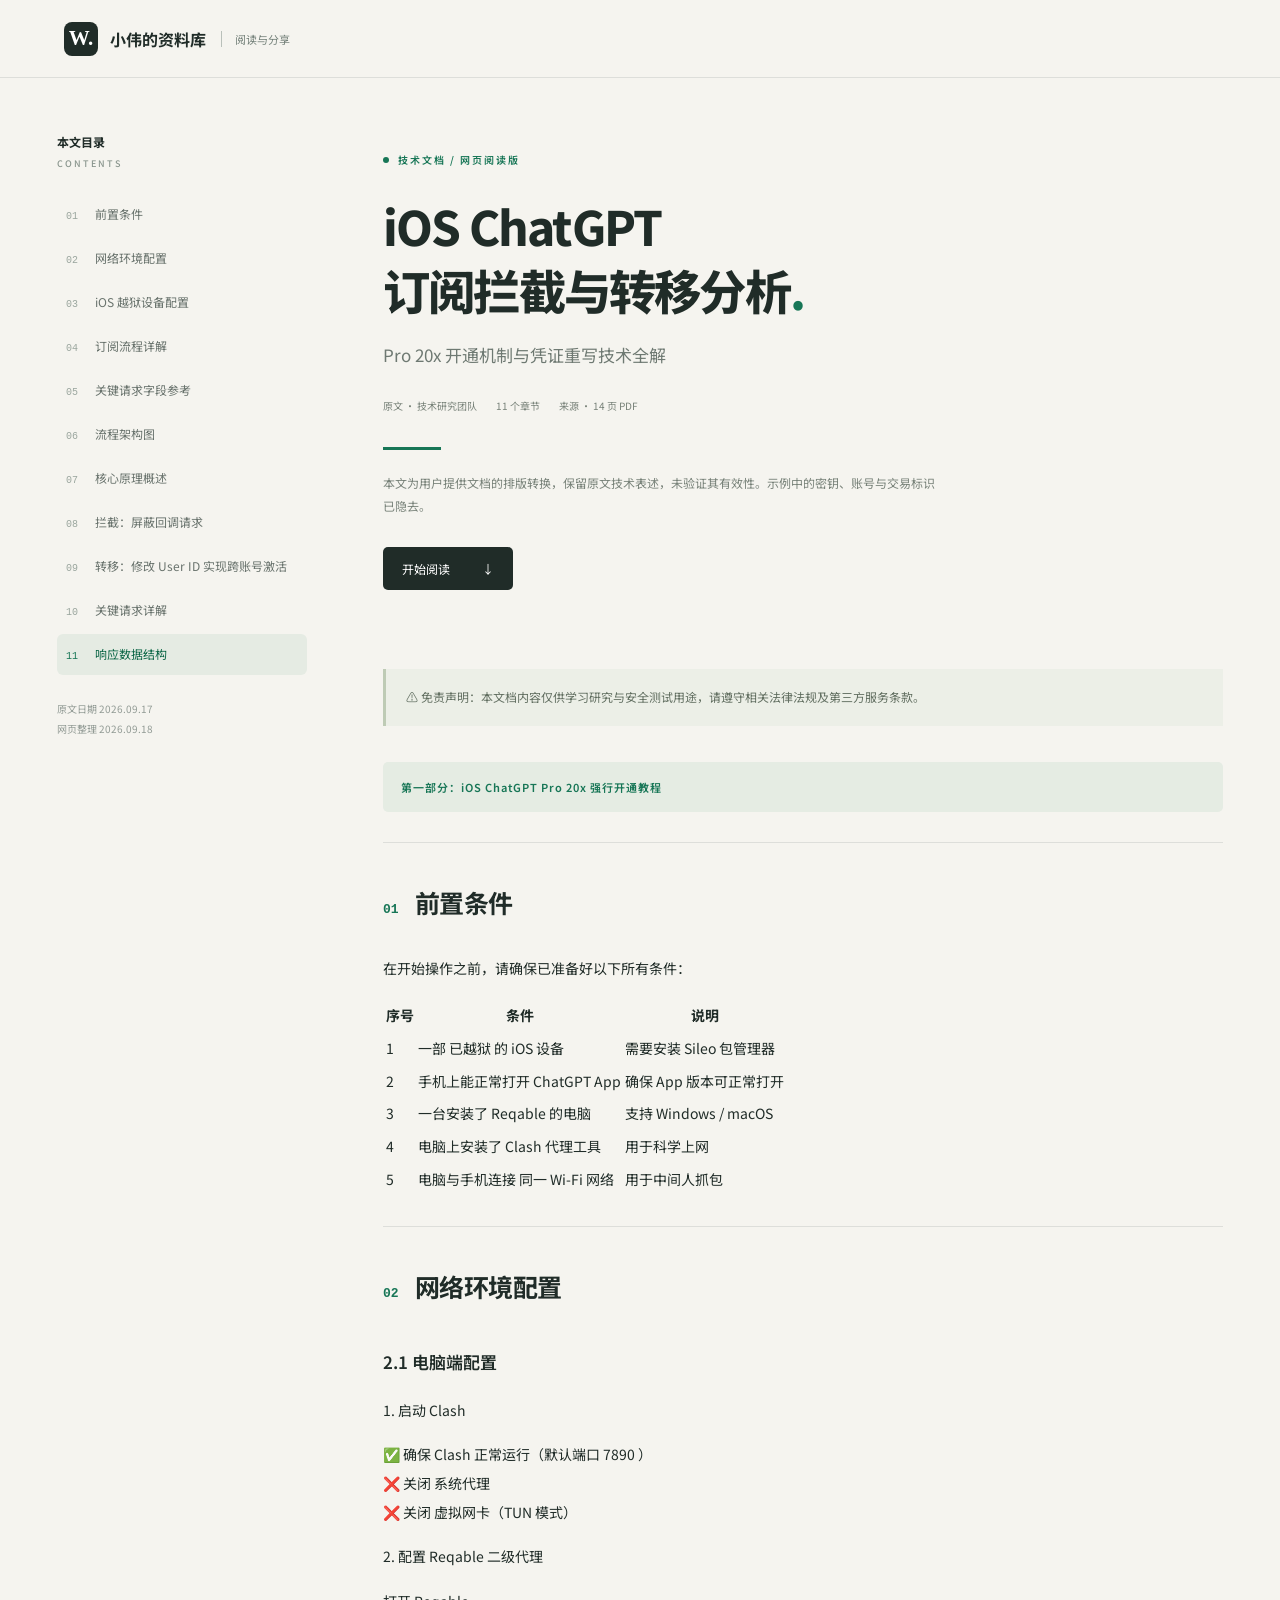
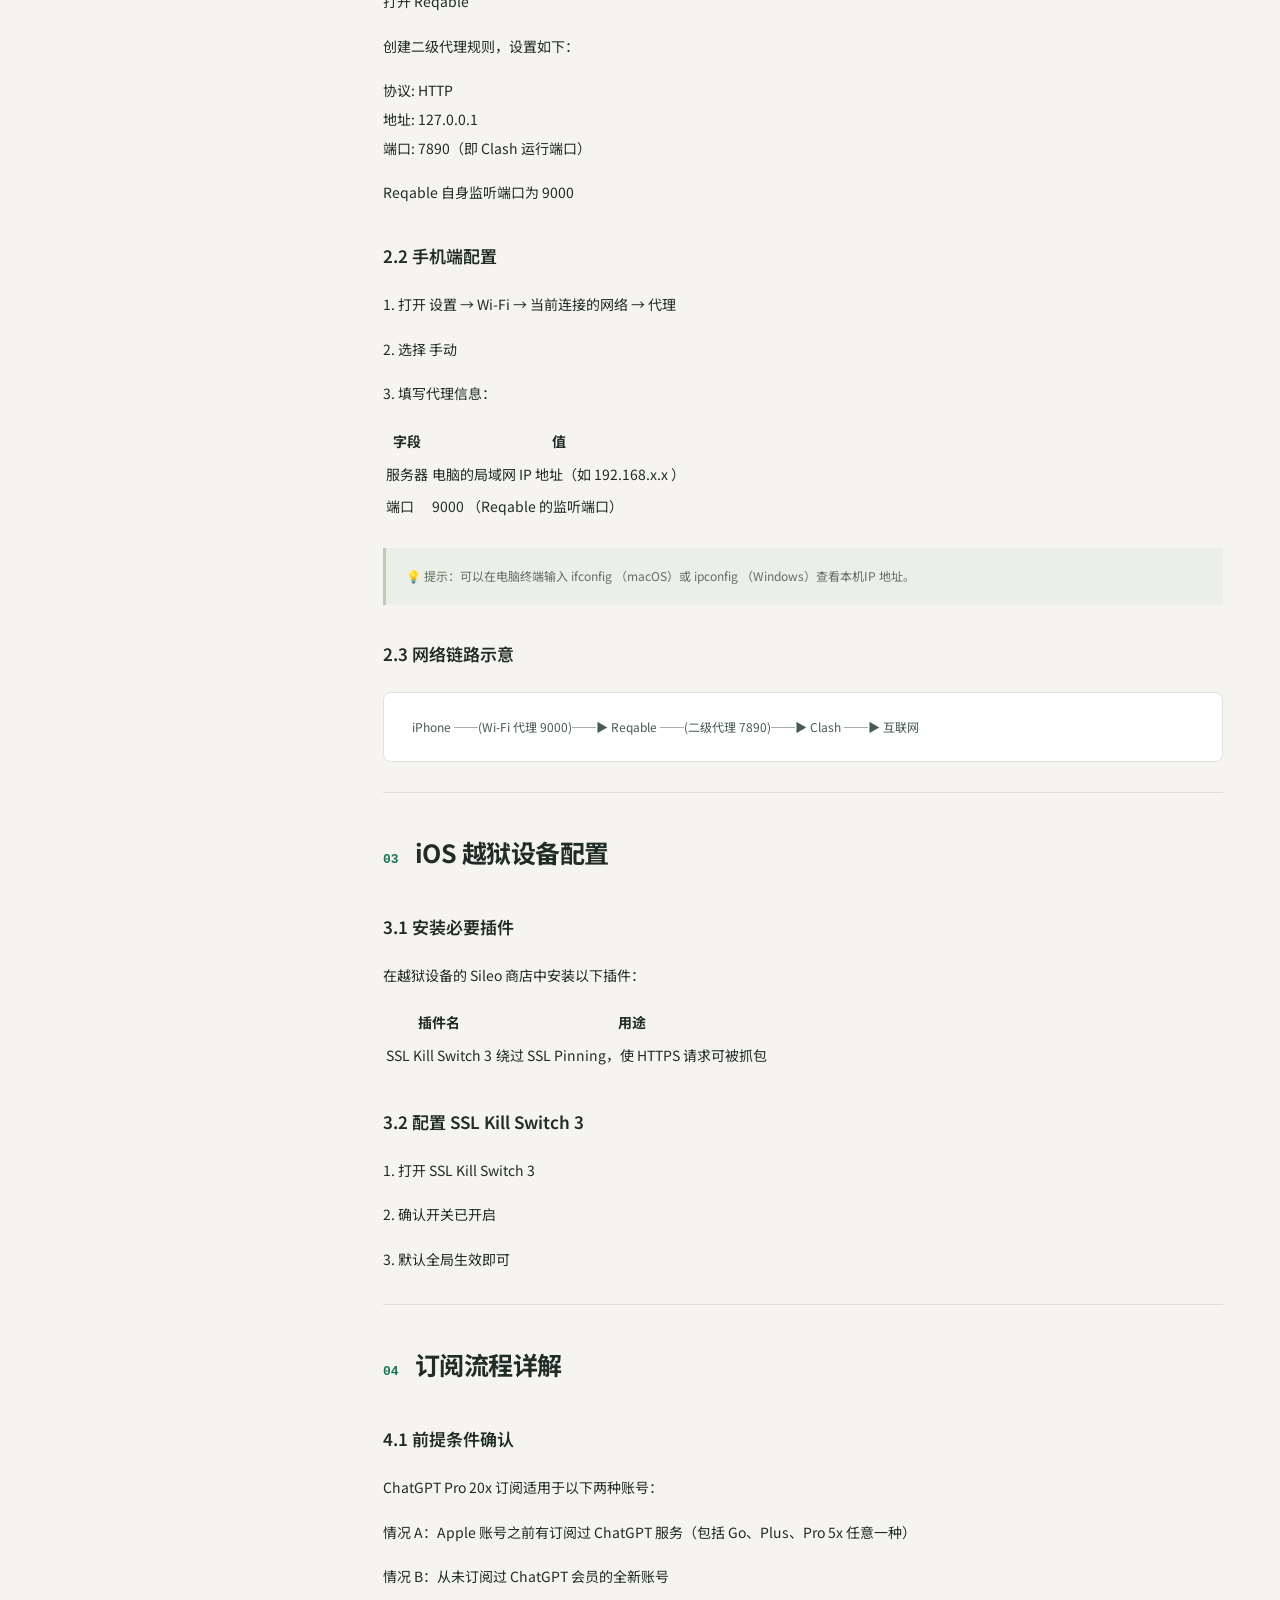
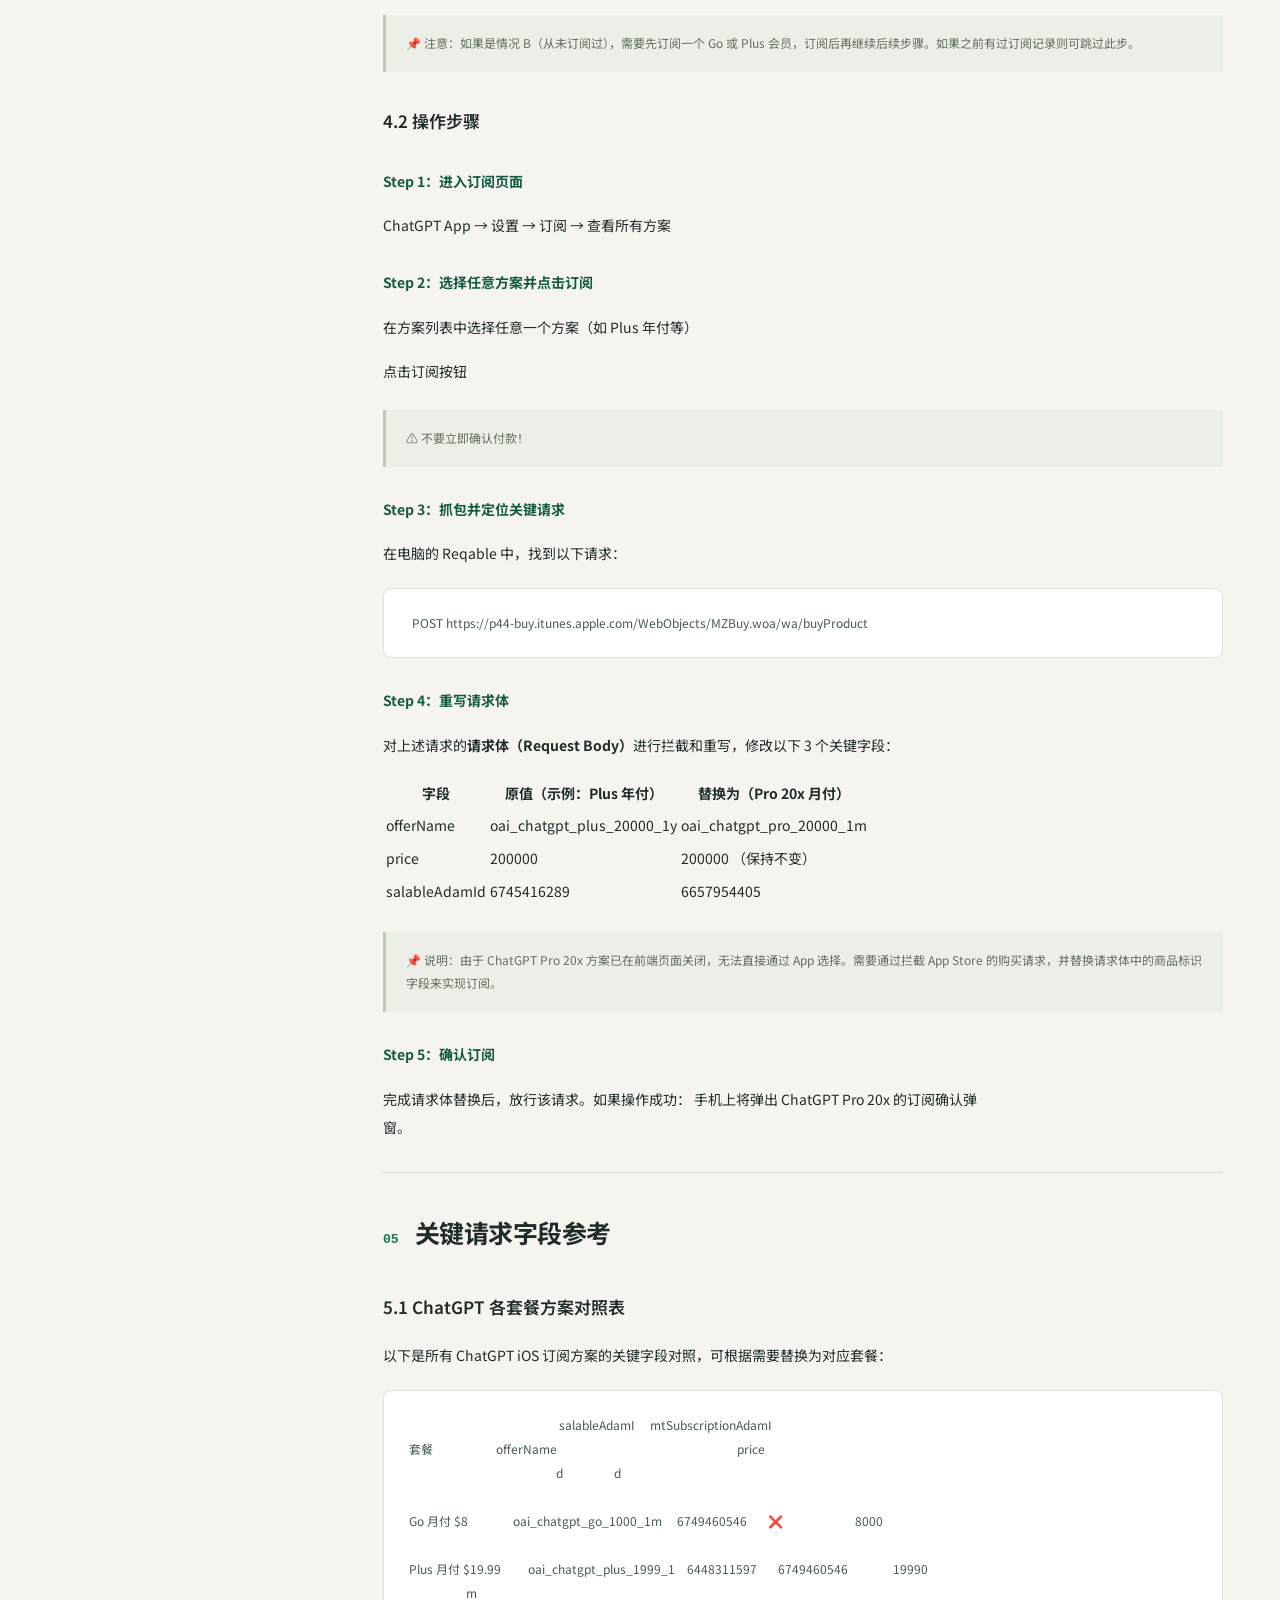
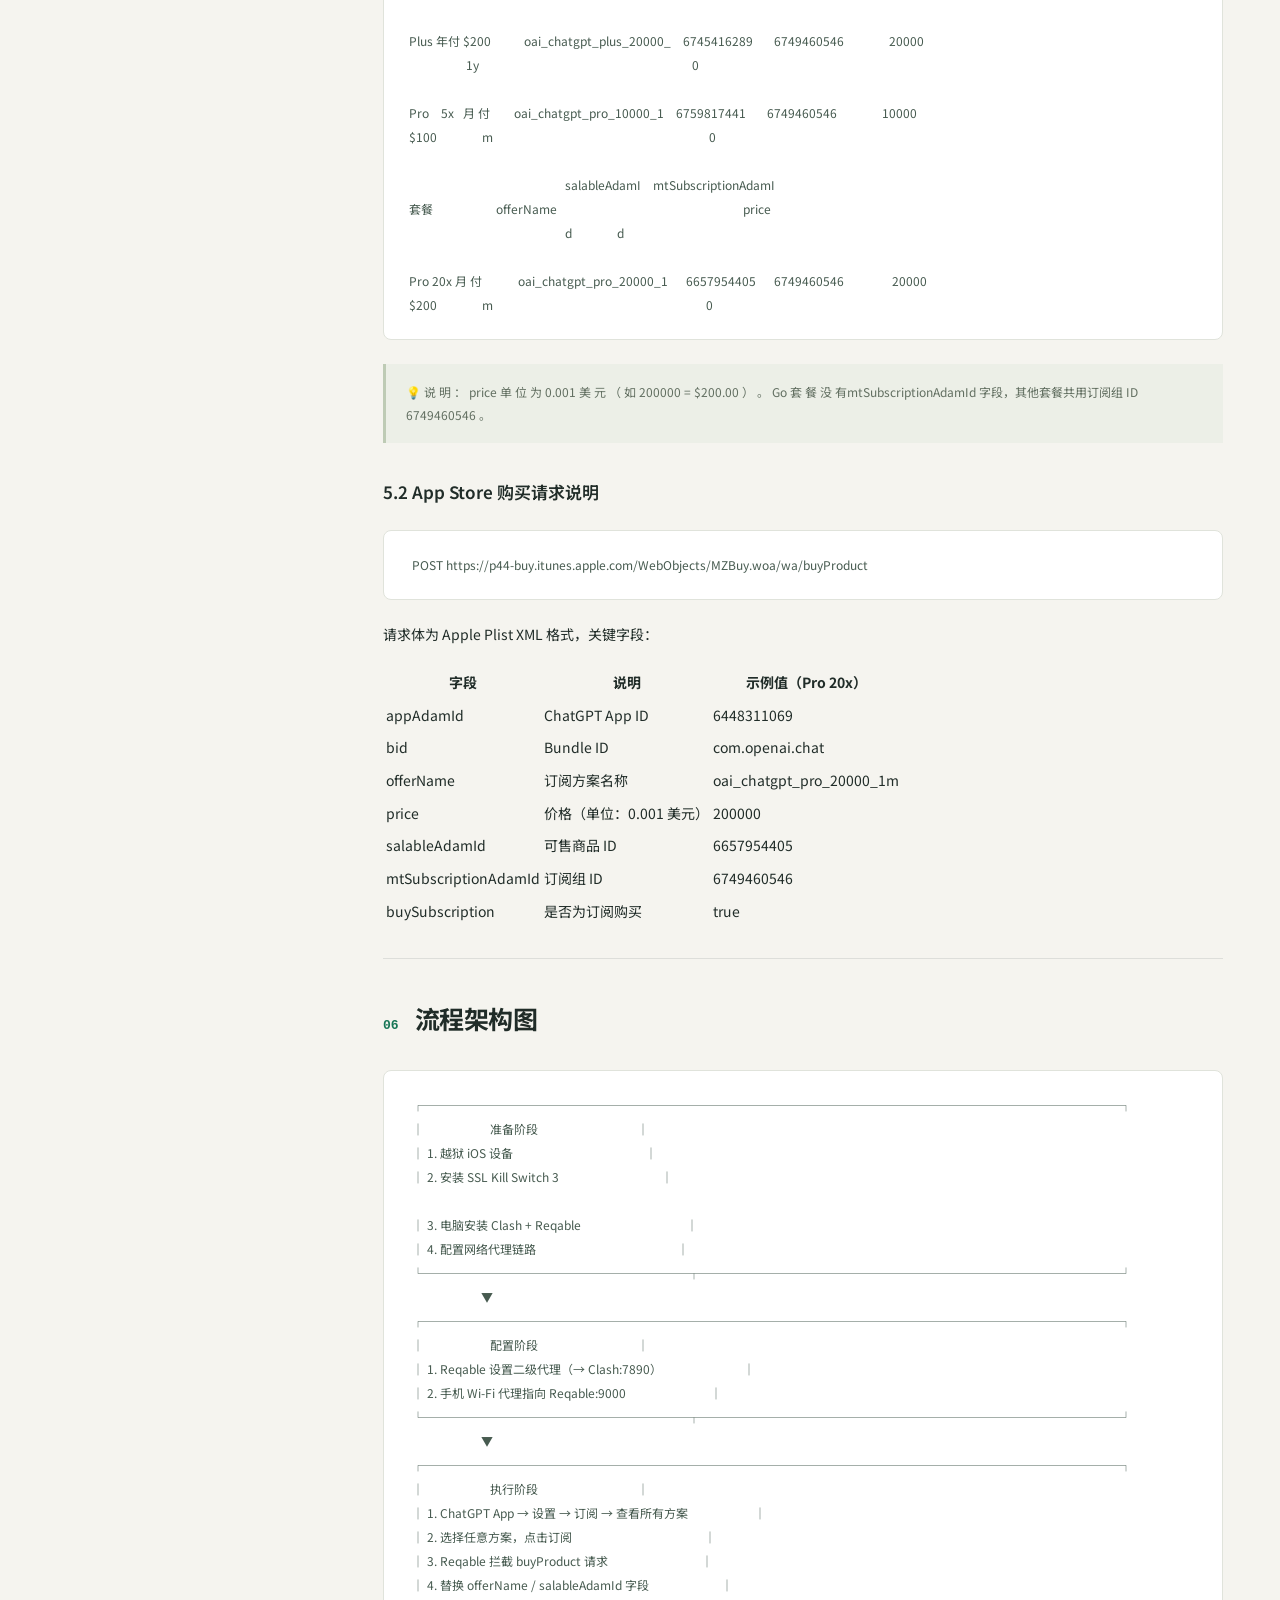
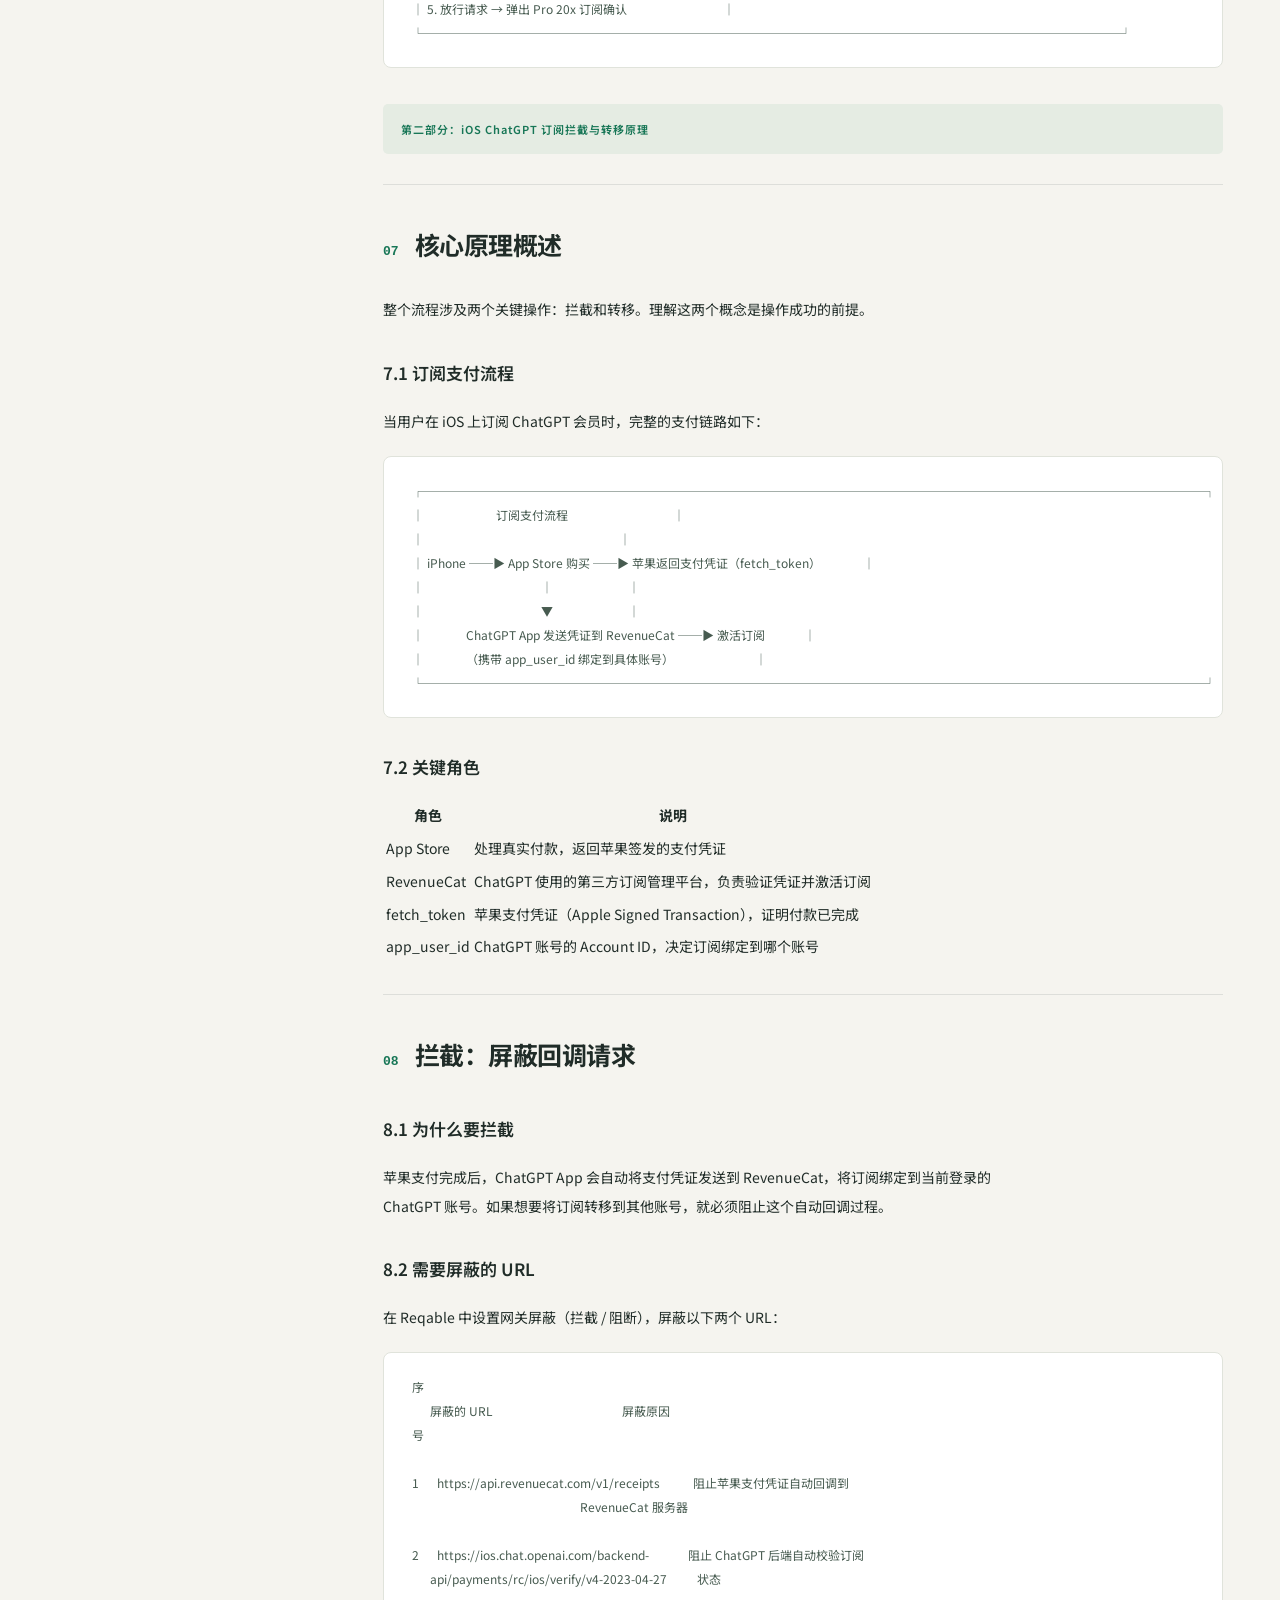
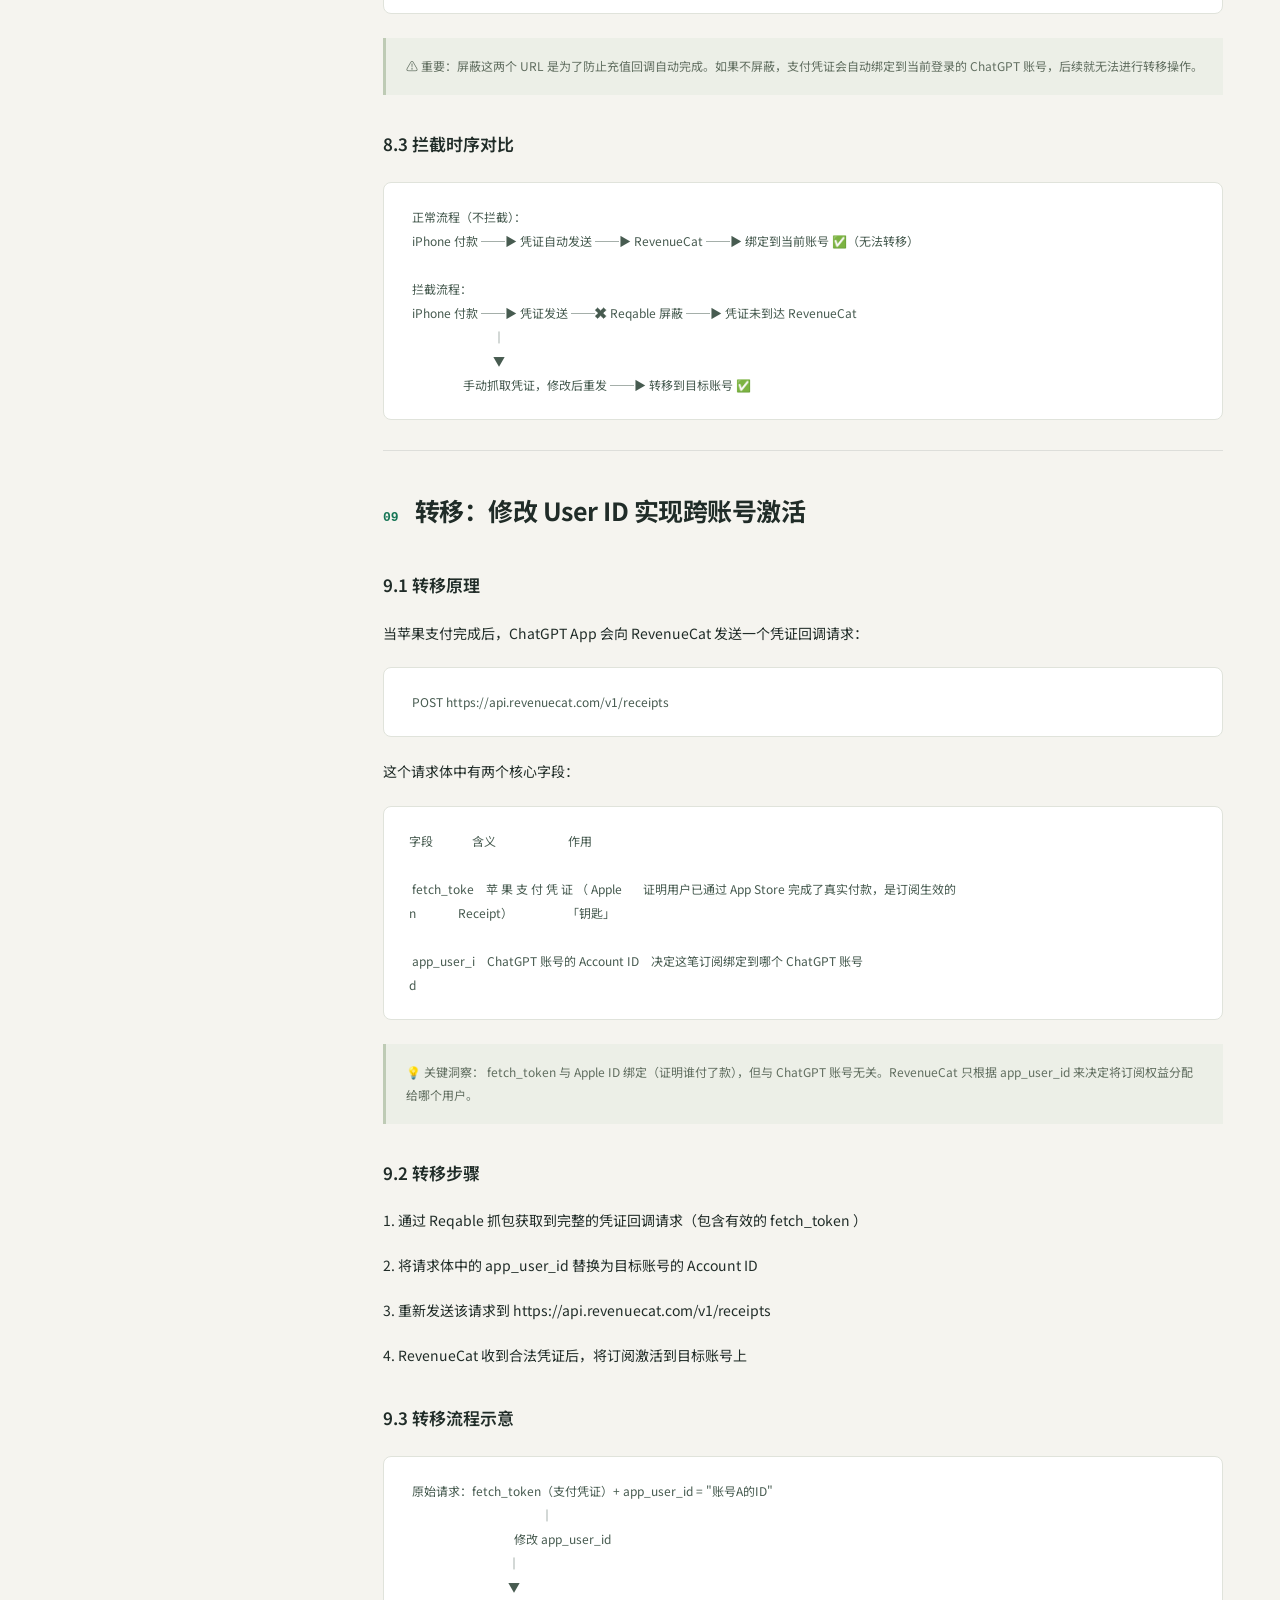
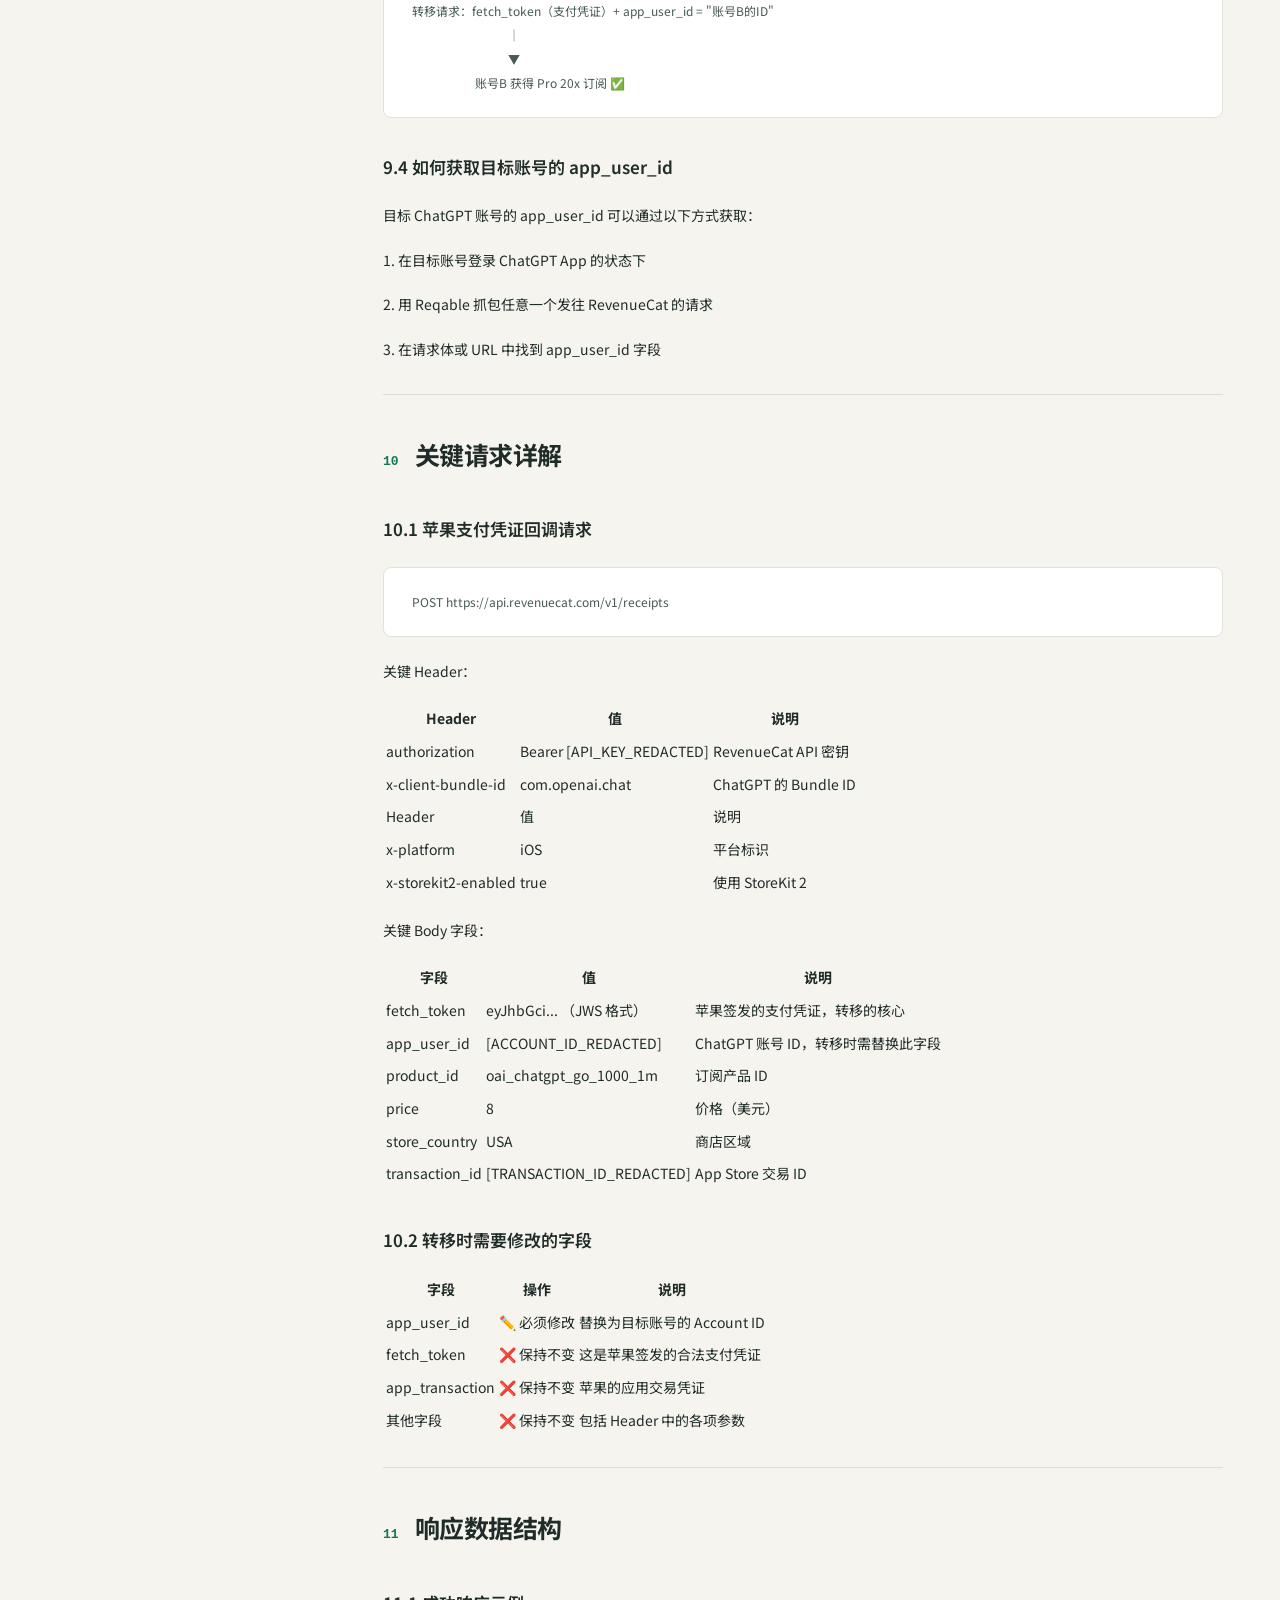
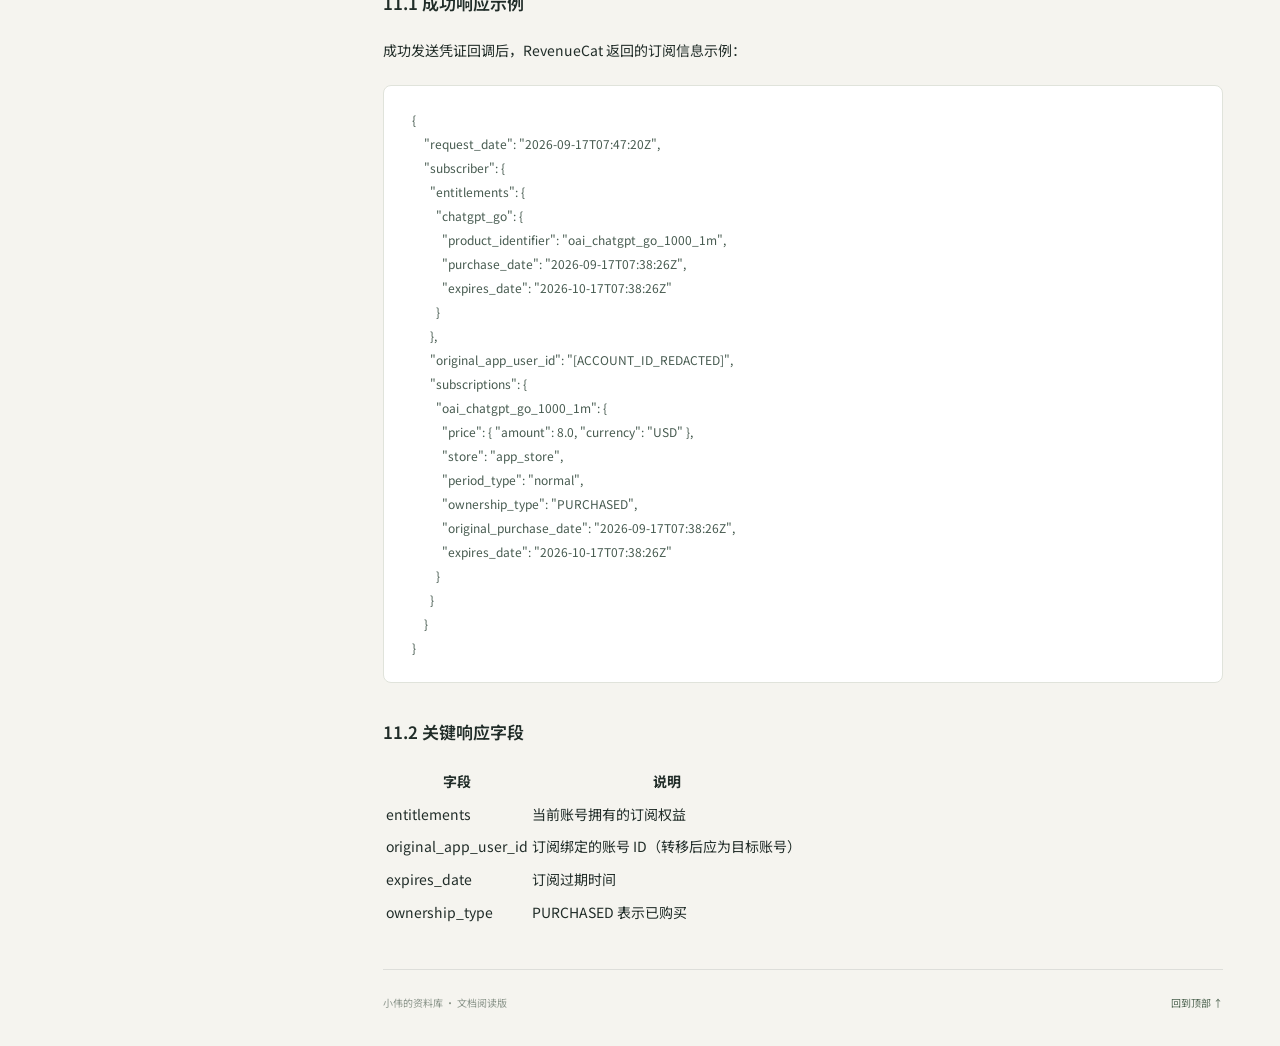
==== index.html @ d6422722 "Publish supplied PDF as a responsive reading page with redacted identifiers" ====
<!doctype html>
<html lang="zh-CN">
<head>
<meta charset="utf-8"><meta name="viewport" content="width=device-width,initial-scale=1">
<meta name="theme-color" content="#f5f4ef">
<meta name="description" content="iOS ChatGPT 订阅拦截与转移分析，PDF 网页阅读版。含章节目录与联系入口。">
<title>iOS ChatGPT 订阅拦截与转移分析 · 小伟的资料库</title>
<link rel="stylesheet" href="style.css">
</head>
<body>
<div id="progress" aria-hidden="true"></div>
<header class="topbar"><a class="brand" href="#top"><span class="brand-icon">W.</span>小伟的资料库<span class="brand-sub">阅读与分享</span></a></header>
<div class="layout" id="top">
<aside class="sidebar"><div class="sidebar-title">本文目录 <span>CONTENTS</span></div><nav aria-label="章节目录"><a href="#section-1"><span>01</span>前置条件</a>
<a href="#section-2"><span>02</span>网络环境配置</a>
<a href="#section-3"><span>03</span>iOS 越狱设备配置</a>
<a href="#section-4"><span>04</span>订阅流程详解</a>
<a href="#section-5"><span>05</span>关键请求字段参考</a>
<a href="#section-6"><span>06</span>流程架构图</a>
<a href="#section-7"><span>07</span>核心原理概述</a>
<a href="#section-8"><span>08</span>拦截：屏蔽回调请求</a>
<a href="#section-9"><span>09</span>转移：修改 User ID 实现跨账号激活</a>
<a href="#section-10"><span>10</span>关键请求详解</a>
<a href="#section-11"><span>11</span>响应数据结构</a></nav><div class="sidebar-foot">原文日期 2026.09.17<br>网页整理 2026.09.18</div></aside>
<main>
<section class="hero"><div class="eyebrow"><span></span>技术文档 / 网页阅读版</div><h1>iOS ChatGPT<br>订阅拦截与转移分析<span class="period">.</span></h1><p class="subtitle">Pro 20x 开通机制与凭证重写技术全解</p><div class="meta"><span>原文 · 技术研究团队</span><span>11 个章节</span><span>来源 · 14 页 PDF</span></div><div class="hero-line"></div><p class="edition">本文为用户提供文档的排版转换，保留原文技术表述，未验证其有效性。示例中的密钥、账号与交易标识已隐去。</p><a class="start" href="#section-1">开始阅读 <span>↓</span></a></section>
<details class="mobile-toc"><summary>浏览全部章节 <span>＋</span></summary><nav aria-label="移动端目录"><a href="#section-1"><span>01</span>前置条件</a>
<a href="#section-2"><span>02</span>网络环境配置</a>
<a href="#section-3"><span>03</span>iOS 越狱设备配置</a>
<a href="#section-4"><span>04</span>订阅流程详解</a>
<a href="#section-5"><span>05</span>关键请求字段参考</a>
<a href="#section-6"><span>06</span>流程架构图</a>
<a href="#section-7"><span>07</span>核心原理概述</a>
<a href="#section-8"><span>08</span>拦截：屏蔽回调请求</a>
<a href="#section-9"><span>09</span>转移：修改 User ID 实现跨账号激活</a>
<a href="#section-10"><span>10</span>关键请求详解</a>
<a href="#section-11"><span>11</span>响应数据结构</a></nav></details>
<article><aside class="note">⚠️ 免责声明：本文档内容仅供学习研究与安全测试用途，请遵守相关法律法规及第三方服务条款。</aside>
<div class="part">第一部分：iOS ChatGPT Pro 20x 强行开通教程</div>
<h2 id="section-1"><span>01</span>前置条件</h2>
<p>在开始操作之前，请确保已准备好以下所有条件：</p>
<div class="table-scroll" tabindex="0"><table><thead><tr><th>序号</th><th>条件</th><th>说明</th></tr></thead><tbody><tr><td>1</td><td>一部 已越狱 的 iOS 设备</td><td>需要安装 Sileo 包管理器</td></tr><tr><td>2</td><td>手机上能正常打开 ChatGPT App</td><td>确保 App 版本可正常打开</td></tr><tr><td>3</td><td>一台安装了 Reqable 的电脑</td><td>支持 Windows / macOS</td></tr><tr><td>4</td><td>电脑上安装了 Clash 代理工具</td><td>用于科学上网</td></tr><tr><td>5</td><td>电脑与手机连接 同一 Wi-Fi 网络</td><td>用于中间人抓包</td></tr></tbody></table></div>
<h2 id="section-2"><span>02</span>网络环境配置</h2>
<h3>2.1 电脑端配置</h3>
<p>1. 启动 Clash</p>
<p>✅ 确保 Clash 正常运行（默认端口 7890 ）<br>         ❌ 关闭 系统代理<br>         ❌ 关闭 虚拟网卡（TUN 模式）</p>
<p>2. 配置 Reqable 二级代理</p>
<p>打开 Reqable</p>
<p>创建二级代理规则，设置如下：</p>
<p>协议: HTTP<br>           地址: 127.0.0.1<br>           端口: 7890（即 Clash 运行端口）</p>
<p>Reqable 自身监听端口为 9000</p>
<h3>2.2 手机端配置</h3>
<p>1. 打开 设置 → Wi-Fi → 当前连接的网络 → 代理</p>
<p>2. 选择 手动</p>
<p>3. 填写代理信息：</p>
<div class="table-scroll" tabindex="0"><table><thead><tr><th>字段</th><th>值</th></tr></thead><tbody><tr><td>服务器</td><td>电脑的局域网 IP 地址（如 192.168.x.x ）</td></tr><tr><td>端口</td><td>9000 （Reqable 的监听端口）</td></tr></tbody></table></div>
<aside class="note">💡 提示：可以在电脑终端输入 ifconfig （macOS）或 ipconfig （Windows）查看本机IP 地址。</aside>
<h3>2.3 网络链路示意</h3>
<div class="source-block" tabindex="0" role="region" aria-label="原文表格或示意"><pre>  iPhone ──(Wi-Fi 代理 9000)──▶ Reqable ──(二级代理 7890)──▶ Clash ──▶ 互联网</pre></div>
<h2 id="section-3"><span>03</span>iOS 越狱设备配置</h2>
<h3>3.1 安装必要插件</h3>
<p>在越狱设备的 Sileo 商店中安装以下插件：</p>
<div class="table-scroll" tabindex="0"><table><thead><tr><th>插件名</th><th>用途</th></tr></thead><tbody><tr><td>SSL Kill Switch 3</td><td>绕过 SSL Pinning，使 HTTPS 请求可被抓包</td></tr></tbody></table></div>
<h3>3.2 配置 SSL Kill Switch 3</h3>
<p>1. 打开 SSL Kill Switch 3</p>
<p>2. 确认开关已开启</p>
<p>3. 默认全局生效即可</p>
<h2 id="section-4"><span>04</span>订阅流程详解</h2>
<h3>4.1 前提条件确认</h3>
<p>ChatGPT Pro 20x 订阅适用于以下两种账号：</p>
<p>情况 A：Apple 账号之前有订阅过 ChatGPT 服务（包括 Go、Plus、Pro 5x 任意一种）</p>
<p>情况 B：从未订阅过 ChatGPT 会员的全新账号</p>
<aside class="note">📌 注意：如果是情况 B（从未订阅过），需要先订阅一个 Go 或 Plus 会员，订阅后再继续后续步骤。如果之前有过订阅记录则可跳过此步。</aside>
<h3>4.2 操作步骤</h3>
<h4>Step 1：进入订阅页面</h4>
<p>ChatGPT App → 设置 → 订阅 → 查看所有方案</p>
<h4>Step 2：选择任意方案并点击订阅</h4>
<p>在方案列表中选择任意一个方案（如 Plus 年付等）</p>
<p>点击订阅按钮</p>
<aside class="note">⚠️ 不要立即确认付款！</aside>
<h4>Step 3：抓包并定位关键请求</h4>
<p>在电脑的 Reqable 中，找到以下请求：</p>
<div class="source-block" tabindex="0" role="region" aria-label="原文表格或示意"><pre>  POST https://p44-buy.itunes.apple.com/WebObjects/MZBuy.woa/wa/buyProduct</pre></div>
<h4>Step 4：重写请求体</h4>
<p>对上述请求的<strong>请求体（Request Body）</strong>进行拦截和重写，修改以下 3 个关键字段：</p>
<div class="table-scroll" tabindex="0"><table><thead><tr><th>字段</th><th>原值（示例：Plus 年付）</th><th>替换为（Pro 20x 月付）</th></tr></thead><tbody><tr><td>offerName</td><td>oai_chatgpt_plus_20000_1y</td><td>oai_chatgpt_pro_20000_1m</td></tr><tr><td>price</td><td>200000</td><td>200000 （保持不变）</td></tr><tr><td>salableAdamId</td><td>6745416289</td><td>6657954405</td></tr></tbody></table></div>
<aside class="note">📌 说明：由于 ChatGPT Pro 20x 方案已在前端页面关闭，无法直接通过 App 选择。需要通过拦截 App Store 的购买请求，并替换请求体中的商品标识字段来实现订阅。</aside>
<h4>Step 5：确认订阅</h4>
<p>完成请求体替换后，放行该请求。如果操作成功： 手机上将弹出 ChatGPT Pro 20x 的订阅确认弹<br>窗。</p>
<h2 id="section-5"><span>05</span>关键请求字段参考</h2>
<h3>5.1 ChatGPT 各套餐方案对照表</h3>
<p>以下是所有 ChatGPT iOS 订阅方案的关键字段对照，可根据需要替换为对应套餐：</p>
<div class="source-block" tabindex="0" role="region" aria-label="原文表格或示意"><pre>                                                   salableAdamI     mtSubscriptionAdamI
 套餐                     offerName                                                            price
                                                  d                 d

 Go 月付 $8               oai_chatgpt_go_1000_1m     6749460546       ❌                        8000

 Plus 月付 $19.99         oai_chatgpt_plus_1999_1    6448311597       6749460546               19990
                    m

 Plus 年付 $200           oai_chatgpt_plus_20000_    6745416289       6749460546               20000
                    1y                                                                       0

 Pro    5x   月 付        oai_chatgpt_pro_10000_1    6759817441       6749460546               10000
 $100               m                                                                        0

                                                     salableAdamI    mtSubscriptionAdamI
 套餐                     offerName                                                              price
                                                     d               d

 Pro 20x 月 付            oai_chatgpt_pro_20000_1      6657954405      6749460546                20000
 $200               m                                                                       0</pre></div>
<aside class="note">💡 说 明 ： price            单 位 为 0.001 美 元 （ 如           200000 = $200.00 ） 。 Go 套 餐 没 有mtSubscriptionAdamId 字段，其他套餐共用订阅组 ID 6749460546 。</aside>
<h3>5.2 App Store 购买请求说明</h3>
<div class="source-block" tabindex="0" role="region" aria-label="原文表格或示意"><pre>  POST https://p44-buy.itunes.apple.com/WebObjects/MZBuy.woa/wa/buyProduct</pre></div>
<p>请求体为 Apple Plist XML 格式，关键字段：</p>
<div class="table-scroll" tabindex="0"><table><thead><tr><th>字段</th><th>说明</th><th>示例值（Pro 20x）</th></tr></thead><tbody><tr><td>appAdamId</td><td>ChatGPT App ID</td><td>6448311069</td></tr><tr><td>bid</td><td>Bundle ID</td><td>com.openai.chat</td></tr><tr><td>offerName</td><td>订阅方案名称</td><td>oai_chatgpt_pro_20000_1m</td></tr><tr><td>price</td><td>价格（单位：0.001 美元）</td><td>200000</td></tr><tr><td>salableAdamId</td><td>可售商品 ID</td><td>6657954405</td></tr><tr><td>mtSubscriptionAdamId</td><td>订阅组 ID</td><td>6749460546</td></tr><tr><td>buySubscription</td><td>是否为订阅购买</td><td>true</td></tr></tbody></table></div>
<h2 id="section-6"><span>06</span>流程架构图</h2>
<div class="source-block" tabindex="0" role="region" aria-label="原文表格或示意"><pre>  ┌──────────────────────────────────────────────────────────┐
  │                      准备阶段                                 │
  │ 1. 越狱 iOS 设备                                            │
  │ 2. 安装 SSL Kill Switch 3                                  │

  │ 3. 电脑安装 Clash + Reqable                                   │
  │ 4. 配置网络代理链路                                               │
  └──────────────────────┬───────────────────────────────────┘
                         ▼
  ┌──────────────────────────────────────────────────────────┐
  │                      配置阶段                                 │
  │ 1. Reqable 设置二级代理（→ Clash:7890）                           │
  │ 2. 手机 Wi-Fi 代理指向 Reqable:9000                            │
  └──────────────────────┬───────────────────────────────────┘
                         ▼
  ┌──────────────────────────────────────────────────────────┐
  │                      执行阶段                                 │
  │ 1. ChatGPT App → 设置 → 订阅 → 查看所有方案                      │
  │ 2. 选择任意方案，点击订阅                                            │
  │ 3. Reqable 拦截 buyProduct 请求                               │
  │ 4. 替换 offerName / salableAdamId 字段                        │
  │ 5. 放行请求 → 弹出 Pro 20x 订阅确认                                │
  └──────────────────────────────────────────────────────────┘</pre></div>
<div class="part">第二部分：iOS ChatGPT 订阅拦截与转移原理</div>
<h2 id="section-7"><span>07</span>核心原理概述</h2>
<p>整个流程涉及两个关键操作：拦截和转移。理解这两个概念是操作成功的前提。</p>
<h3>7.1 订阅支付流程</h3>
<p>当用户在 iOS 上订阅 ChatGPT 会员时，完整的支付链路如下：</p>
<div class="source-block" tabindex="0" role="region" aria-label="原文表格或示意"><pre>  ┌─────────────────────────────────────────────────────────────────┐
  │                        订阅支付流程                                   │
  │                                                                 │
  │ iPhone ──▶ App Store 购买 ──▶ 苹果返回支付凭证（fetch_token）              │
  │                                       │                         │
  │                                       ▼                         │
  │              ChatGPT App 发送凭证到 RevenueCat ──▶ 激活订阅             │
  │              （携带 app_user_id 绑定到具体账号）                           │
  └─────────────────────────────────────────────────────────────────┘</pre></div>
<h3>7.2 关键角色</h3>
<div class="table-scroll" tabindex="0"><table><thead><tr><th>角色</th><th>说明</th></tr></thead><tbody><tr><td>App Store</td><td>处理真实付款，返回苹果签发的支付凭证</td></tr><tr><td>RevenueCat</td><td>ChatGPT 使用的第三方订阅管理平台，负责验证凭证并激活订阅</td></tr><tr><td>fetch_token</td><td>苹果支付凭证（Apple Signed Transaction），证明付款已完成</td></tr><tr><td>app_user_id</td><td>ChatGPT 账号的 Account ID，决定订阅绑定到哪个账号</td></tr></tbody></table></div>
<h2 id="section-8"><span>08</span>拦截：屏蔽回调请求</h2>
<h3>8.1 为什么要拦截</h3>
<p>苹果支付完成后，ChatGPT App 会自动将支付凭证发送到 RevenueCat，将订阅绑定到当前登录的<br>ChatGPT 账号。如果想要将订阅转移到其他账号，就必须阻止这个自动回调过程。</p>
<h3>8.2 需要屏蔽的 URL</h3>
<p>在 Reqable 中设置网关屏蔽（拦截 / 阻断），屏蔽以下两个 URL：</p>
<div class="source-block" tabindex="0" role="region" aria-label="原文表格或示意"><pre>  序
        屏蔽的 URL                                           屏蔽原因
  号

  1      https://api.revenuecat.com/v1/receipts           阻止苹果支付凭证自动回调到
                                                          RevenueCat 服务器

  2      https://ios.chat.openai.com/backend-             阻止 ChatGPT 后端自动校验订阅
        api/payments/rc/ios/verify/v4-2023-04-27          状态</pre></div>
<aside class="note">⚠️ 重要：屏蔽这两个 URL 是为了防止充值回调自动完成。如果不屏蔽，支付凭证会自动绑定到当前登录的 ChatGPT 账号，后续就无法进行转移操作。</aside>
<h3>8.3 拦截时序对比</h3>
<div class="source-block" tabindex="0" role="region" aria-label="原文表格或示意"><pre>  正常流程（不拦截）：
  iPhone 付款 ──▶ 凭证自动发送 ──▶ RevenueCat ──▶ 绑定到当前账号 ✅（无法转移）

  拦截流程：
  iPhone 付款 ──▶ 凭证发送 ──✖ Reqable 屏蔽 ──▶ 凭证未到达 RevenueCat
                             │
                             ▼
                   手动抓取凭证，修改后重发 ──▶ 转移到目标账号 ✅</pre></div>
<h2 id="section-9"><span>09</span>转移：修改 User ID 实现跨账号激活</h2>
<h3>9.1 转移原理</h3>
<p>当苹果支付完成后，ChatGPT App 会向 RevenueCat 发送一个凭证回调请求：</p>
<div class="source-block" tabindex="0" role="region" aria-label="原文表格或示意"><pre>  POST https://api.revenuecat.com/v1/receipts</pre></div>
<p>这个请求体中有两个核心字段：</p>
<div class="source-block" tabindex="0" role="region" aria-label="原文表格或示意"><pre> 字段             含义                        作用

  fetch_toke    苹 果 支 付 凭 证 （ Apple       证明用户已通过 App Store 完成了真实付款，是订阅生效的
 n              Receipt）                  「钥匙」

  app_user_i    ChatGPT 账号的 Account ID    决定这笔订阅绑定到哪个 ChatGPT 账号
 d</pre></div>
<aside class="note">💡 关键洞察： fetch_token 与 Apple ID 绑定（证明谁付了款），但与 ChatGPT 账号无关。RevenueCat 只根据 app_user_id 来决定将订阅权益分配给哪个用户。</aside>
<h3>9.2 转移步骤</h3>
<p>1. 通过 Reqable 抓包获取到完整的凭证回调请求（包含有效的 fetch_token ）</p>
<p>2. 将请求体中的 app_user_id 替换为目标账号的 Account ID</p>
<p>3. 重新发送该请求到 https://api.revenuecat.com/v1/receipts</p>
<p>4. RevenueCat 收到合法凭证后，将订阅激活到目标账号上</p>
<h3>9.3 转移流程示意</h3>
<div class="source-block" tabindex="0" role="region" aria-label="原文表格或示意"><pre>  原始请求：fetch_token（支付凭证）+ app_user_id = &quot;账号A的ID&quot;
                                             │
                                    修改 app_user_id
                                  │
                                  ▼
  转移请求：fetch_token（支付凭证）+ app_user_id = &quot;账号B的ID&quot;
                                  │
                                  ▼
                       账号B 获得 Pro 20x 订阅 ✅</pre></div>
<h3>9.4 如何获取目标账号的 app_user_id</h3>
<p>目标 ChatGPT 账号的 app_user_id 可以通过以下方式获取：</p>
<p>1. 在目标账号登录 ChatGPT App 的状态下</p>
<p>2. 用 Reqable 抓包任意一个发往 RevenueCat 的请求</p>
<p>3. 在请求体或 URL 中找到 app_user_id 字段</p>
<h2 id="section-10"><span>10</span>关键请求详解</h2>
<h3>10.1 苹果支付凭证回调请求</h3>
<div class="source-block" tabindex="0" role="region" aria-label="原文表格或示意"><pre>  POST https://api.revenuecat.com/v1/receipts</pre></div>
<p>关键 Header：</p>
<div class="table-scroll" tabindex="0"><table><thead><tr><th>Header</th><th>值</th><th>说明</th></tr></thead><tbody><tr><td>authorization</td><td>Bearer [API_KEY_REDACTED]</td><td>RevenueCat API 密钥</td></tr><tr><td>x-client-bundle-id</td><td>com.openai.chat</td><td>ChatGPT 的 Bundle ID</td></tr><tr><td>Header</td><td>值</td><td>说明</td></tr><tr><td>x-platform</td><td>iOS</td><td>平台标识</td></tr><tr><td>x-storekit2-enabled</td><td>true</td><td>使用 StoreKit 2</td></tr></tbody></table></div>
<p>关键 Body 字段：</p>
<div class="table-scroll" tabindex="0"><table><thead><tr><th>字段</th><th>值</th><th>说明</th></tr></thead><tbody><tr><td>fetch_token</td><td>eyJhbGci... （JWS 格式）</td><td>苹果签发的支付凭证，转移的核心</td></tr><tr><td>app_user_id</td><td>[ACCOUNT_ID_REDACTED]</td><td>ChatGPT 账号 ID，转移时需替换此字段</td></tr><tr><td>product_id</td><td>oai_chatgpt_go_1000_1m</td><td>订阅产品 ID</td></tr><tr><td>price</td><td>8</td><td>价格（美元）</td></tr><tr><td>store_country</td><td>USA</td><td>商店区域</td></tr><tr><td>transaction_id</td><td>[TRANSACTION_ID_REDACTED]</td><td>App Store 交易 ID</td></tr></tbody></table></div>
<h3>10.2 转移时需要修改的字段</h3>
<div class="table-scroll" tabindex="0"><table><thead><tr><th>字段</th><th>操作</th><th>说明</th></tr></thead><tbody><tr><td>app_user_id</td><td>✏️ 必须修改</td><td>替换为目标账号的 Account ID</td></tr><tr><td>fetch_token</td><td>❌ 保持不变</td><td>这是苹果签发的合法支付凭证</td></tr><tr><td>app_transaction</td><td>❌ 保持不变</td><td>苹果的应用交易凭证</td></tr><tr><td>其他字段</td><td>❌ 保持不变</td><td>包括 Header 中的各项参数</td></tr></tbody></table></div>
<h2 id="section-11"><span>11</span>响应数据结构</h2>
<h3>11.1 成功响应示例</h3>
<p>成功发送凭证回调后，RevenueCat 返回的订阅信息示例：</p>
<div class="source-block" tabindex="0" role="region" aria-label="原文表格或示意"><pre>  {
      &quot;request_date&quot;: &quot;2026-09-17T07:47:20Z&quot;,
      &quot;subscriber&quot;: {
        &quot;entitlements&quot;: {
          &quot;chatgpt_go&quot;: {
            &quot;product_identifier&quot;: &quot;oai_chatgpt_go_1000_1m&quot;,
            &quot;purchase_date&quot;: &quot;2026-09-17T07:38:26Z&quot;,
            &quot;expires_date&quot;: &quot;2026-10-17T07:38:26Z&quot;
          }
        },
        &quot;original_app_user_id&quot;: &quot;[ACCOUNT_ID_REDACTED]&quot;,
        &quot;subscriptions&quot;: {
          &quot;oai_chatgpt_go_1000_1m&quot;: {
            &quot;price&quot;: { &quot;amount&quot;: 8.0, &quot;currency&quot;: &quot;USD&quot; },
            &quot;store&quot;: &quot;app_store&quot;,
            &quot;period_type&quot;: &quot;normal&quot;,
            &quot;ownership_type&quot;: &quot;PURCHASED&quot;,
            &quot;original_purchase_date&quot;: &quot;2026-09-17T07:38:26Z&quot;,
            &quot;expires_date&quot;: &quot;2026-10-17T07:38:26Z&quot;
          }
        }
      }
  }</pre></div>
<h3>11.2 关键响应字段</h3>
<div class="table-scroll" tabindex="0"><table><thead><tr><th>字段</th><th>说明</th></tr></thead><tbody><tr><td>entitlements</td><td>当前账号拥有的订阅权益</td></tr><tr><td>original_app_user_id</td><td>订阅绑定的账号 ID（转移后应为目标账号）</td></tr><tr><td>expires_date</td><td>订阅过期时间</td></tr><tr><td>ownership_type</td><td>PURCHASED 表示已购买</td></tr></tbody></table></div></article>

<footer><span>小伟的资料库 · 文档阅读版</span><a href="#top">回到顶部 ↑</a></footer>
</main></div>
<script src="script.js"></script>
</body></html>
---- style.css ----
@import url('https://fonts.googleapis.com/css2?family=Noto+Sans+SC:wght@400;500;600;700;800&display=swap');
:root{--paper:#f5f4ef;--ink:#202c28;--muted:#738079;--accent:#177656;--line:#dddeda;--white:#fff;scroll-behavior:smooth;scroll-padding-top:96px}
*{box-sizing:border-box}body{margin:0;background:var(--paper);color:var(--ink);font-family:'Noto Sans SC',-apple-system,BlinkMacSystemFont,'PingFang SC','Microsoft YaHei',sans-serif;-webkit-font-smoothing:antialiased}a{color:inherit;text-decoration:none}a:focus-visible,summary:focus-visible,.source-block:focus-visible{outline:3px solid #177656;outline-offset:5px}#progress{position:fixed;top:0;left:0;height:3px;background:var(--accent);width:0;z-index:30}.topbar{height:78px;position:sticky;top:0;z-index:20;display:flex;align-items:center;justify-content:space-between;padding:0 5%;background:rgba(245,244,239,.96);border-bottom:1px solid var(--line);backdrop-filter:blur(12px)}.brand{display:flex;align-items:center;gap:12px;font-size:16px;font-weight:700}.brand-icon{display:grid;place-items:center;width:34px;height:34px;background:var(--ink);color:white;border-radius:8px;font:700 21px Georgia,serif}.brand-sub{font-size:11px;color:var(--muted);font-weight:400;border-left:1px solid #b9c0ba;padding-left:13px;margin-left:3px}.contact-link{font-size:12px}.contact-link span{margin-left:18px}.layout{max-width:1250px;display:grid;grid-template-columns:250px minmax(0,1fr);gap:76px;margin:auto;padding:0 42px}.sidebar{position:sticky;top:115px;height:calc(100vh - 150px);overflow:auto;padding-top:18px}.sidebar-title{font-size:12px;font-weight:700;margin-bottom:24px}.sidebar-title span{display:block;color:#89958d;font-size:9px;font-weight:500;letter-spacing:2px;margin-top:7px}nav{display:flex;flex-direction:column;gap:3px}nav a{display:flex;align-items:baseline;gap:12px;font-size:12px;line-height:1.7;padding:10px 9px;border-radius:6px;color:#69736d;transition:background .2s,color .2s}nav a span{font-size:10px;min-width:17px;font-family:ui-monospace,monospace;color:#9aa69e}nav a:hover,nav a.active{background:#e5ebe3;color:#0d6747}nav a.active span{color:var(--accent)}.side-contact{display:block;border-top:1px solid var(--line);padding-top:24px;margin-top:28px;font-size:12px}.sidebar-foot{font-size:10px;line-height:2;color:#929b95;margin-top:24px}main{min-width:0}.hero{padding:74px 0 55px}.eyebrow{font-size:10px;letter-spacing:2px;color:var(--accent);font-weight:600;display:flex;align-items:center;gap:9px}.eyebrow span{width:6px;height:6px;background:var(--accent);border-radius:50%}h1{font-size:clamp(34px,3.7vw,49px);line-height:1.35;letter-spacing:-1.8px;margin:27px 0 18px;font-weight:800}.period{color:var(--accent)}.subtitle{font-size:17px;line-height:1.8;color:#6e7972;margin:0 0 28px}.meta{display:flex;gap:19px;flex-wrap:wrap;color:#788279;font-size:10px}.hero-line{width:58px;height:3px;background:var(--accent);margin:34px 0 22px}.edition{font-size:12px;color:#788279;line-height:1.9;max-width:560px}.start{display:inline-flex;gap:32px;align-items:center;background:var(--ink);color:#fff;font-size:12px;padding:13px 19px;border-radius:5px;margin-top:17px}.start:hover{background:var(--accent)}.mobile-toc{display:none}article{font-size:14px;line-height:2.05;padding-bottom:40px}article h2{font-size:25px;font-weight:700;letter-spacing:-.5px;padding-top:34px;margin:30px 0 25px;border-top:1px solid var(--line);display:flex;gap:16px;align-items:baseline}article h2 span{color:var(--accent);font-size:13px;font-family:ui-monospace,monospace;letter-spacing:0}article h3{font-size:17px;margin:32px 0 14px;font-weight:600}article h4{font-size:14px;margin:28px 0 14px;color:#155c43}article p{margin:16px 0;overflow-wrap:anywhere}.part{font-size:11px;letter-spacing:1px;color:var(--accent);font-weight:600;background:#e5ece3;padding:14px 18px;border-radius:5px;margin:36px 0 16px}.note{border-left:3px solid #becbb5;background:#ecefe7;padding:17px 20px;margin:24px 0;color:#626f61;font-size:12px;line-height:1.9;overflow-wrap:anywhere}.source-block{border:1px solid #e0e3db;border-radius:8px;background:#fff;overflow:auto;margin:20px 0;max-width:100%}.source-block pre{font:12px/2 ui-monospace,SFMono-Regular,Menlo,Consolas,'Noto Sans SC',monospace;white-space:pre;margin:0;padding:22px;color:#475b50;tab-size:4}.contact{background:#e6ebe2;border:1px solid #d9e2d4;border-radius:14px;padding:36px;margin:20px 0 50px}.contact h2{font-size:28px;letter-spacing:-.8px;margin:17px 0 9px}.contact>p{font-size:12px;color:#6d796d;line-height:1.8}.qr-grid{display:grid;grid-template-columns:1fr 1fr;gap:18px;margin-top:26px}.qr-card{background:#fff;border:1px solid #dce4d8;border-radius:9px;padding:19px;text-align:center}.qr-label{display:flex;align-items:center;gap:8px;text-align:left;font-size:12px;font-weight:600}.qr-label>span:last-child{font-size:8px;color:#9ba599;margin-left:auto;letter-spacing:1px}.dot{width:8px;height:8px;border-radius:50%}.green{background:#20b968}.x-mark{font-size:18px}.qr-card img{width:100%;max-width:190px;height:190px;object-fit:contain;margin:18px auto 5px;display:block}.qr-placeholder{height:180px;display:grid;place-items:center;font-size:12px;color:#919b8c;background:#f7f8f4;margin-top:18px}.qr-card p{font-size:11px;color:#7d897a}.qr-card a{display:block;color:#177656;font-size:12px;margin:12px 0 0}.qr-card a:hover{text-decoration:underline}footer{display:flex;justify-content:space-between;gap:16px;padding:25px 0 36px;border-top:1px solid var(--line);font-size:10px;color:#8a948a}footer a{color:#4b614e}
@media(min-width:1450px){.layout{max-width:1310px;gap:95px}.hero{padding-top:90px}}
@media(max-width:950px){.layout{grid-template-columns:190px minmax(0,1fr);gap:32px;padding:0 25px}.brand-sub{display:none}h1{font-size:35px}.sidebar nav a{font-size:11px}.contact{padding:25px}.qr-grid{gap:10px}.qr-card{padding:12px}}
@media(max-width:700px){.topbar{height:64px;padding:0 20px}.brand{font-size:13px;gap:9px}.brand-icon{width:29px;height:29px;font-size:18px}.contact-link{font-size:11px}.contact-link span{margin-left:8px}.layout{display:block;padding:0 22px}.sidebar{display:none}.hero{padding:45px 0 30px}h1{font-size:33px;letter-spacing:-1.4px;margin-top:22px}.subtitle{font-size:14px}.meta{font-size:9px;gap:11px}.edition{font-size:11px}.mobile-toc{display:block;border:1px solid var(--line);border-radius:8px;padding:14px 16px;margin-bottom:27px}summary{cursor:pointer;font-size:12px;list-style:none}summary span{float:right}summary::-webkit-details-marker{display:none}.mobile-toc nav{padding-top:13px}article{font-size:14px}article h2{font-size:22px;gap:12px;margin-top:25px}article h3{font-size:16px}.source-block pre{font-size:11px;padding:16px}.note{padding:15px;font-size:11px}.contact{padding:24px 18px}.contact h2{font-size:24px}.qr-grid{grid-template-columns:1fr;gap:15px}.qr-card{padding:20px}.qr-card img{height:auto;max-height:240px;max-width:240px}.qr-placeholder{height:220px}.qr-label{font-size:13px}footer{font-size:9px}.part{font-size:10px;letter-spacing:0}}
@media(prefers-reduced-motion:reduce){:root{scroll-behavior:auto}*{transition:none!important}}
@media print{.topbar,.sidebar,.mobile-toc,.start,#progress{display:none}.layout{display:block;padding:0}body{background:white}.hero{padding-top:0}.source-block{overflow:visible}.source-block pre{white-space:pre-wrap;overflow-wrap:anywhere}.contact{break-inside:avoid}h2,h3,h4{break-after:avoid}a{color:inherit}.qr-grid{grid-template-columns:1fr 1fr}}
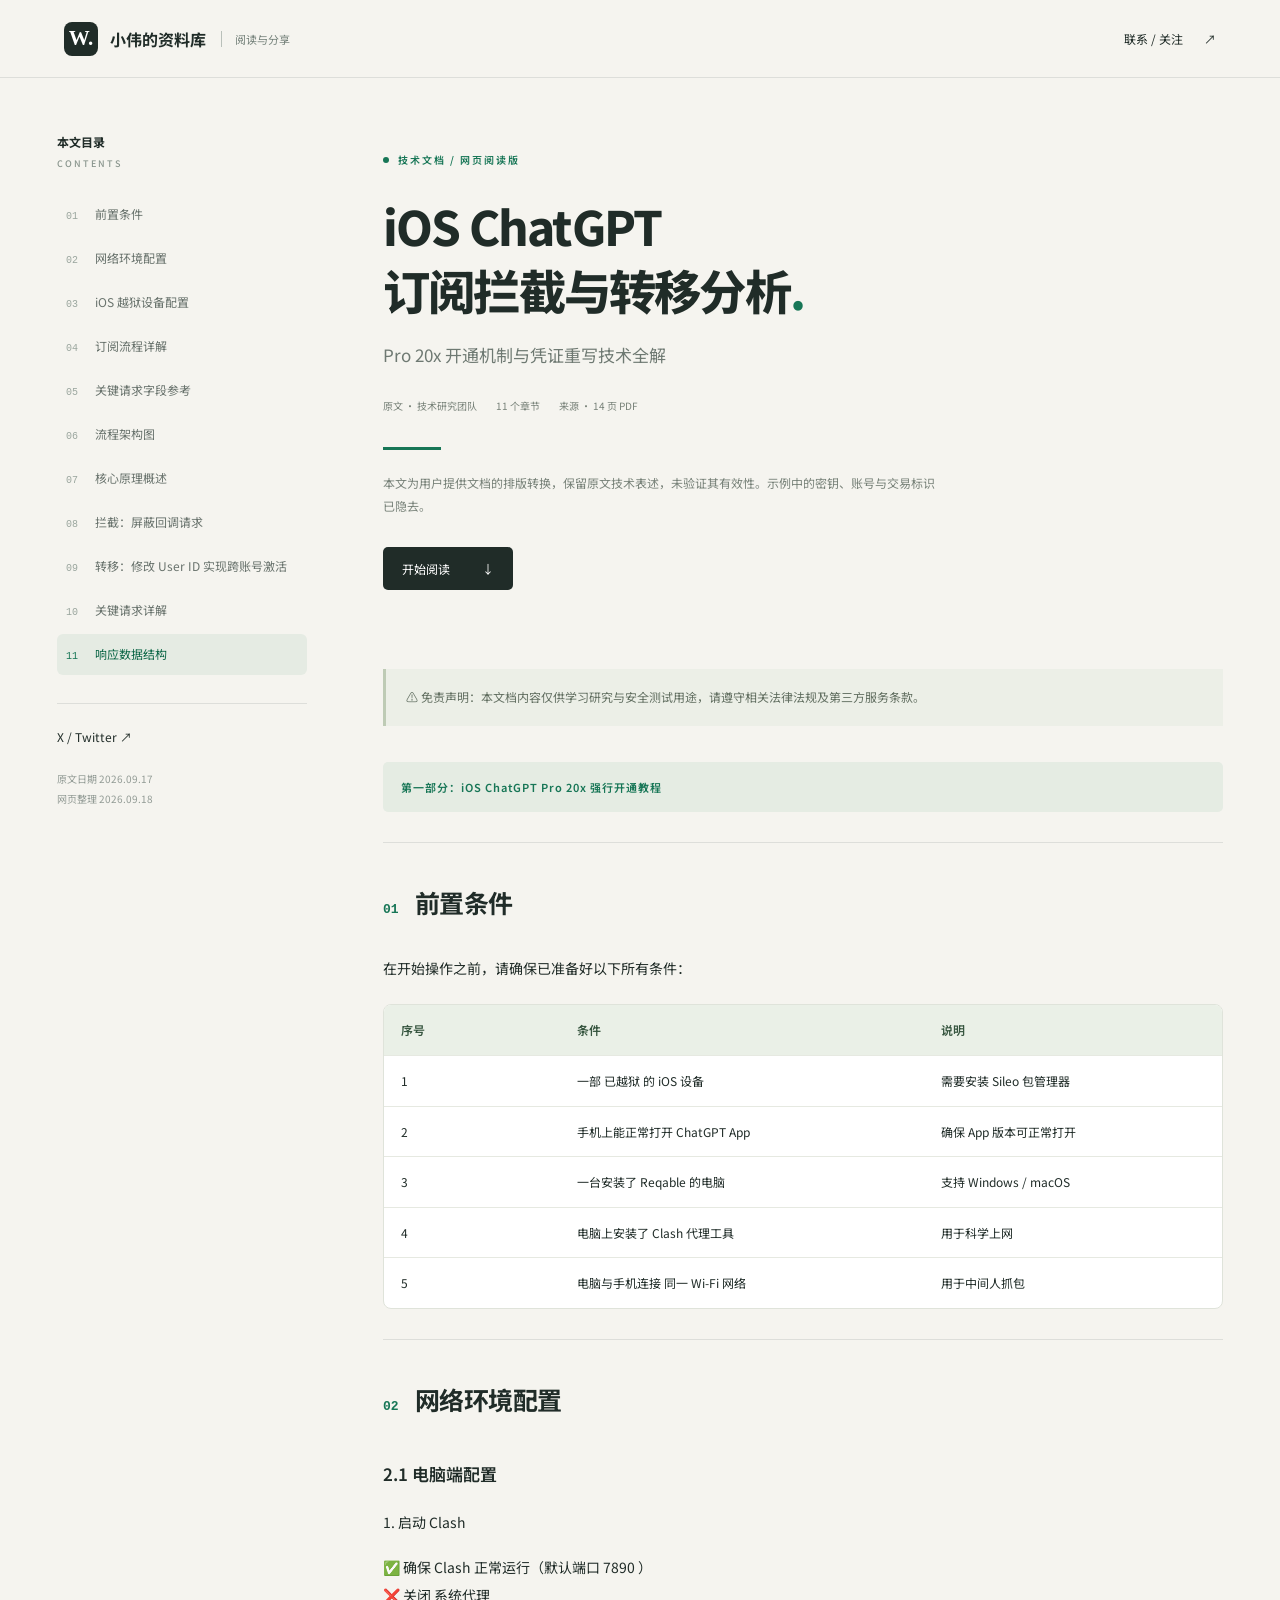
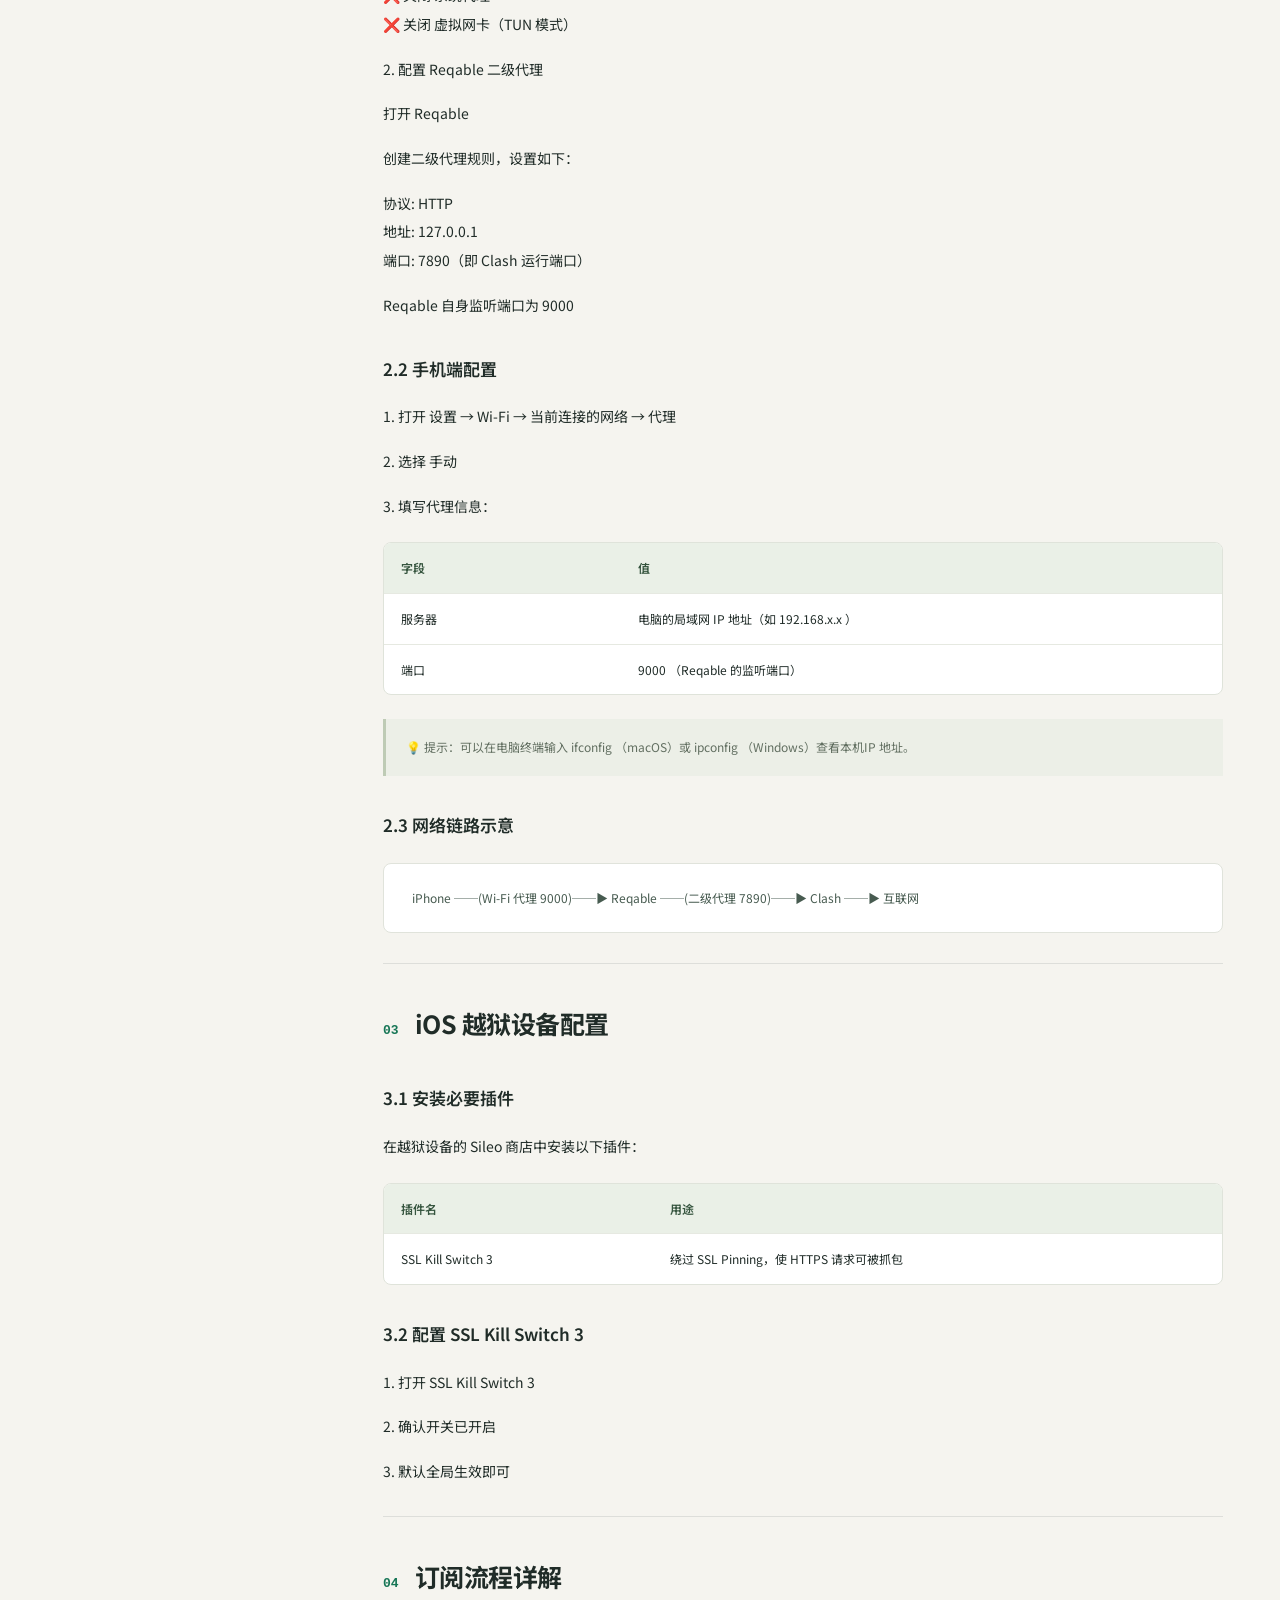
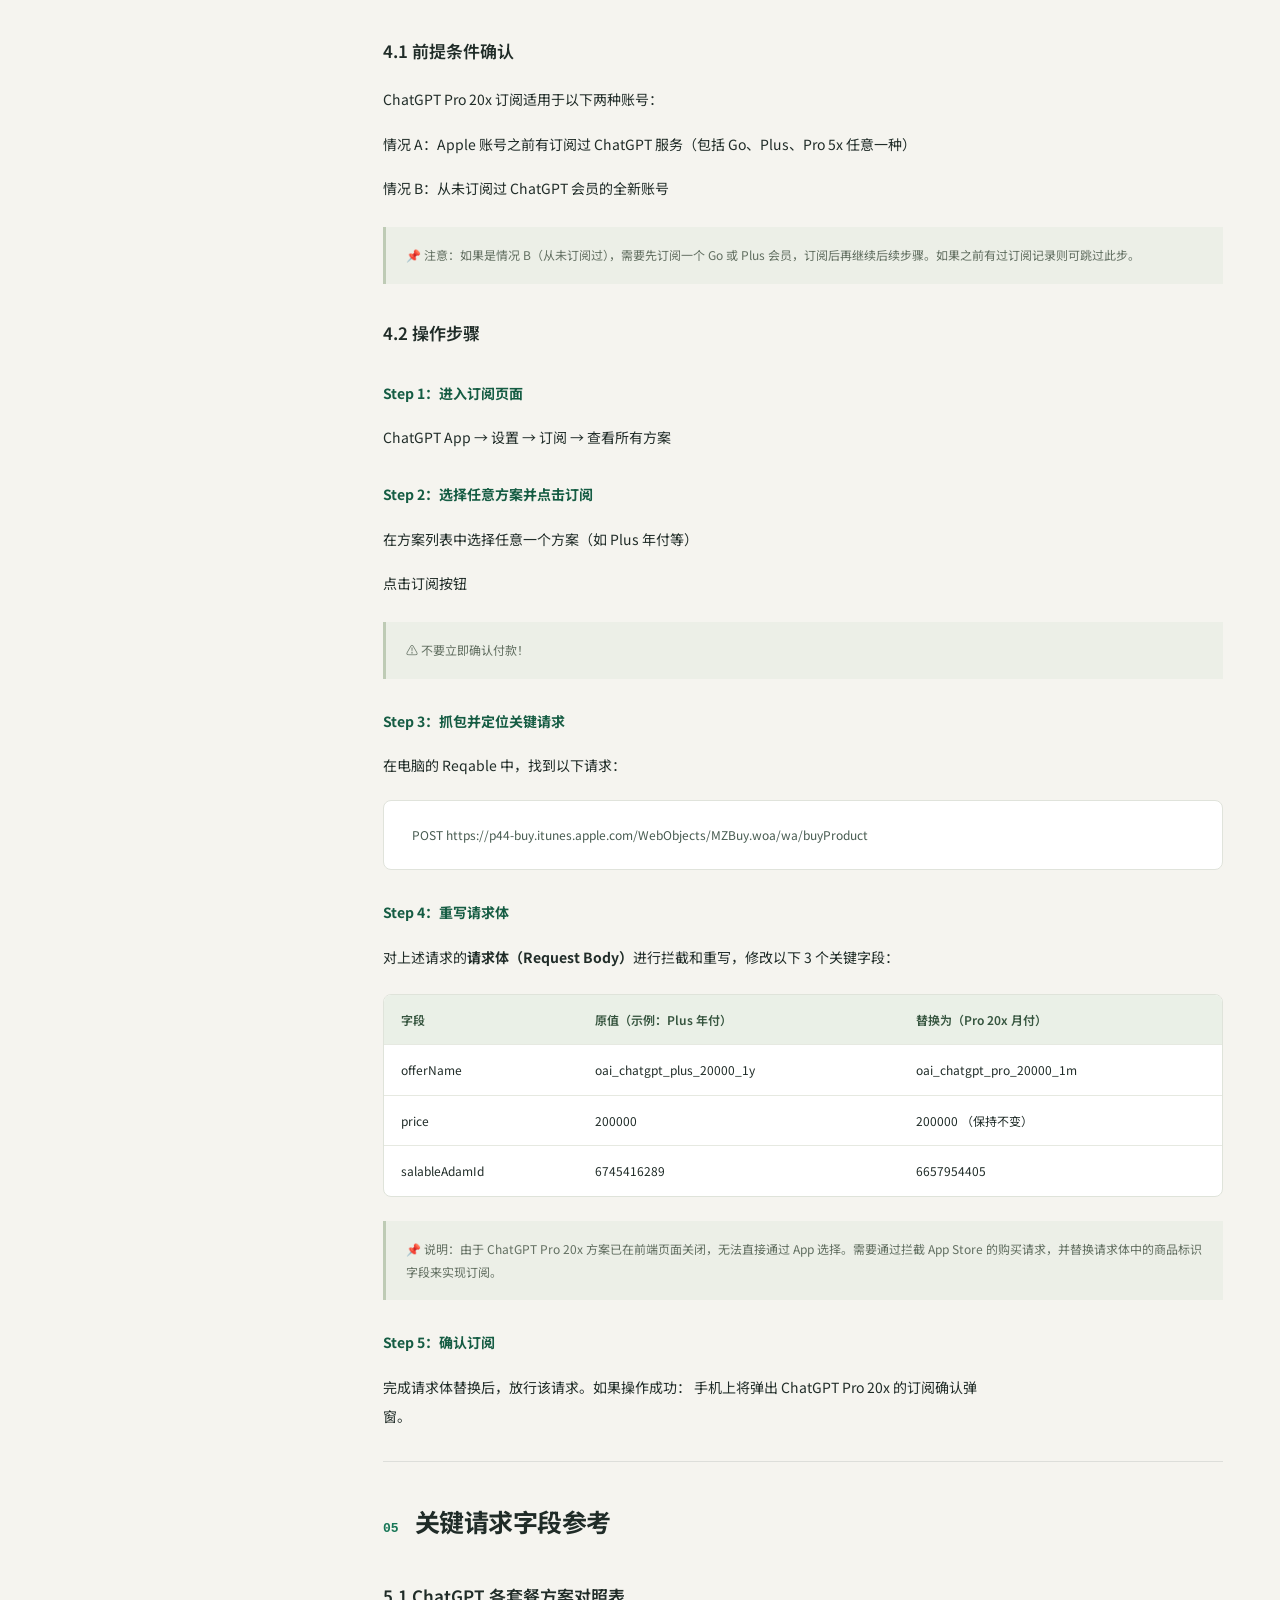
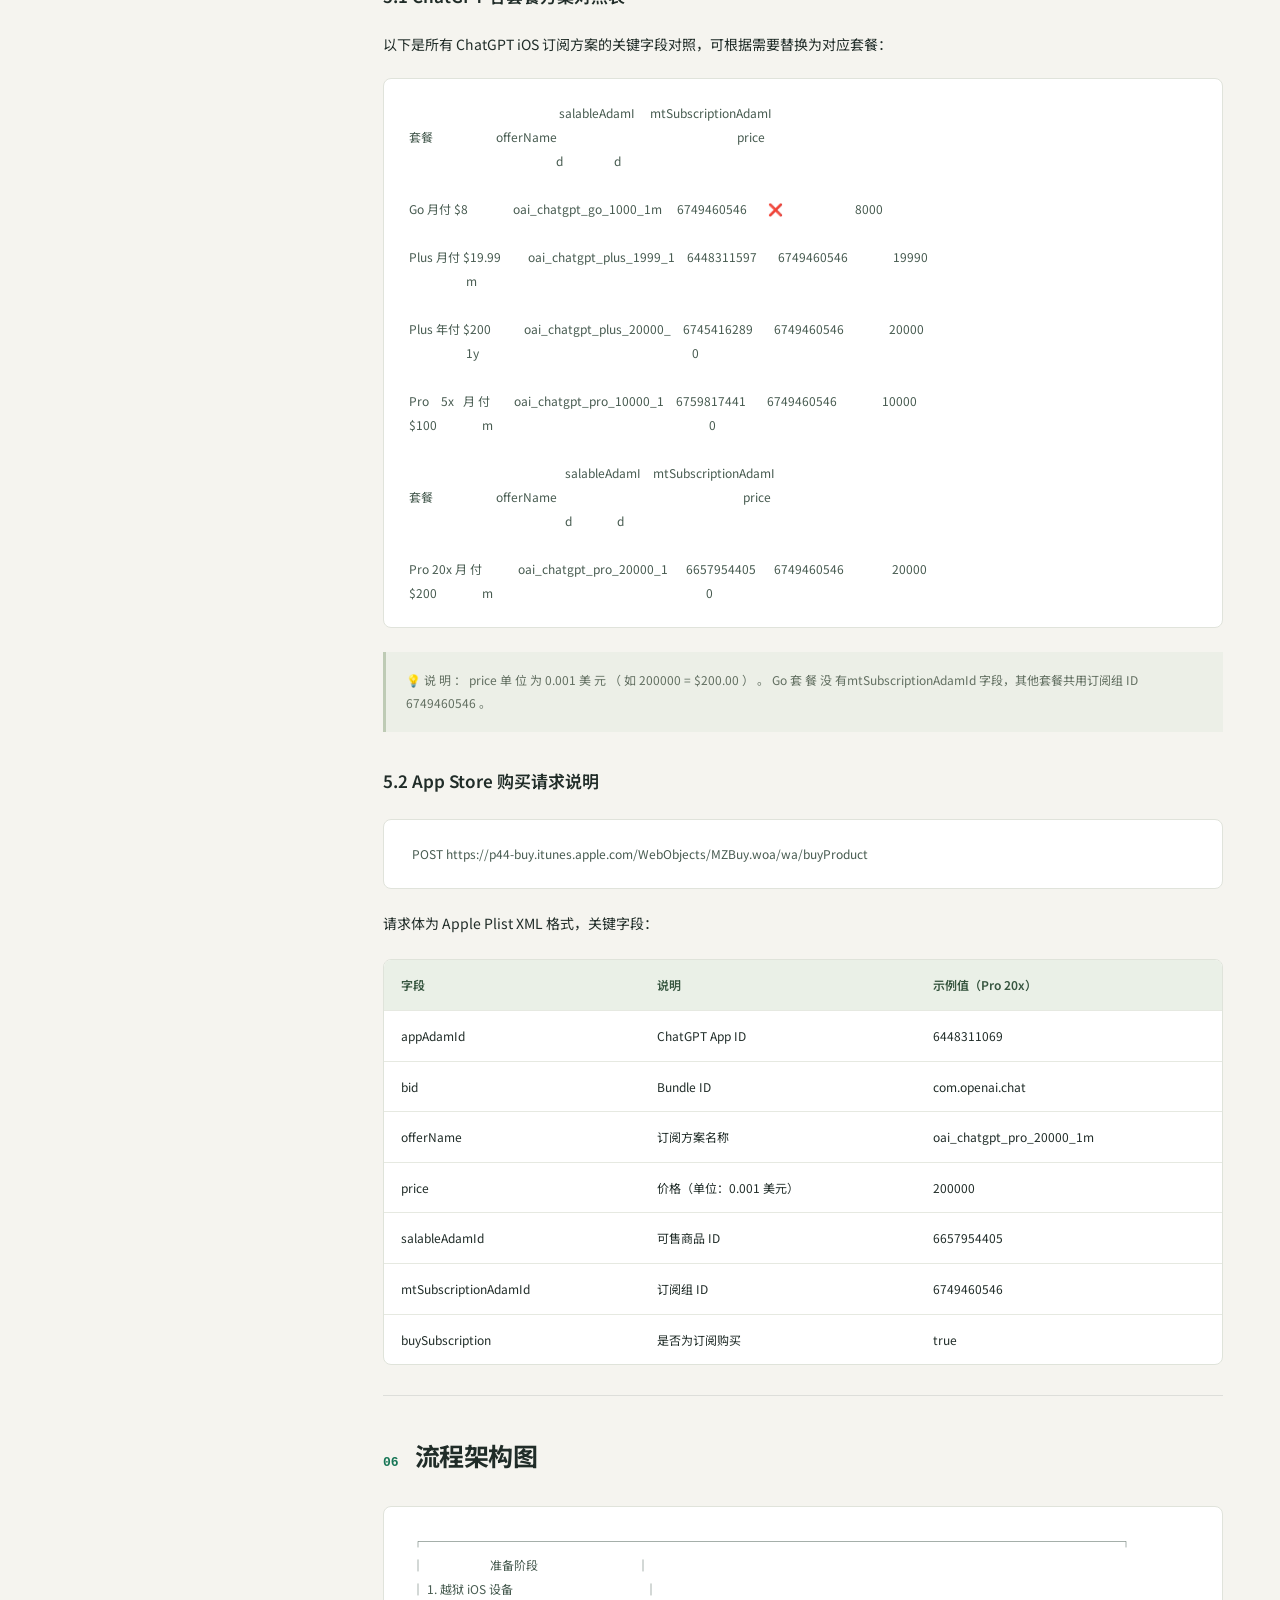
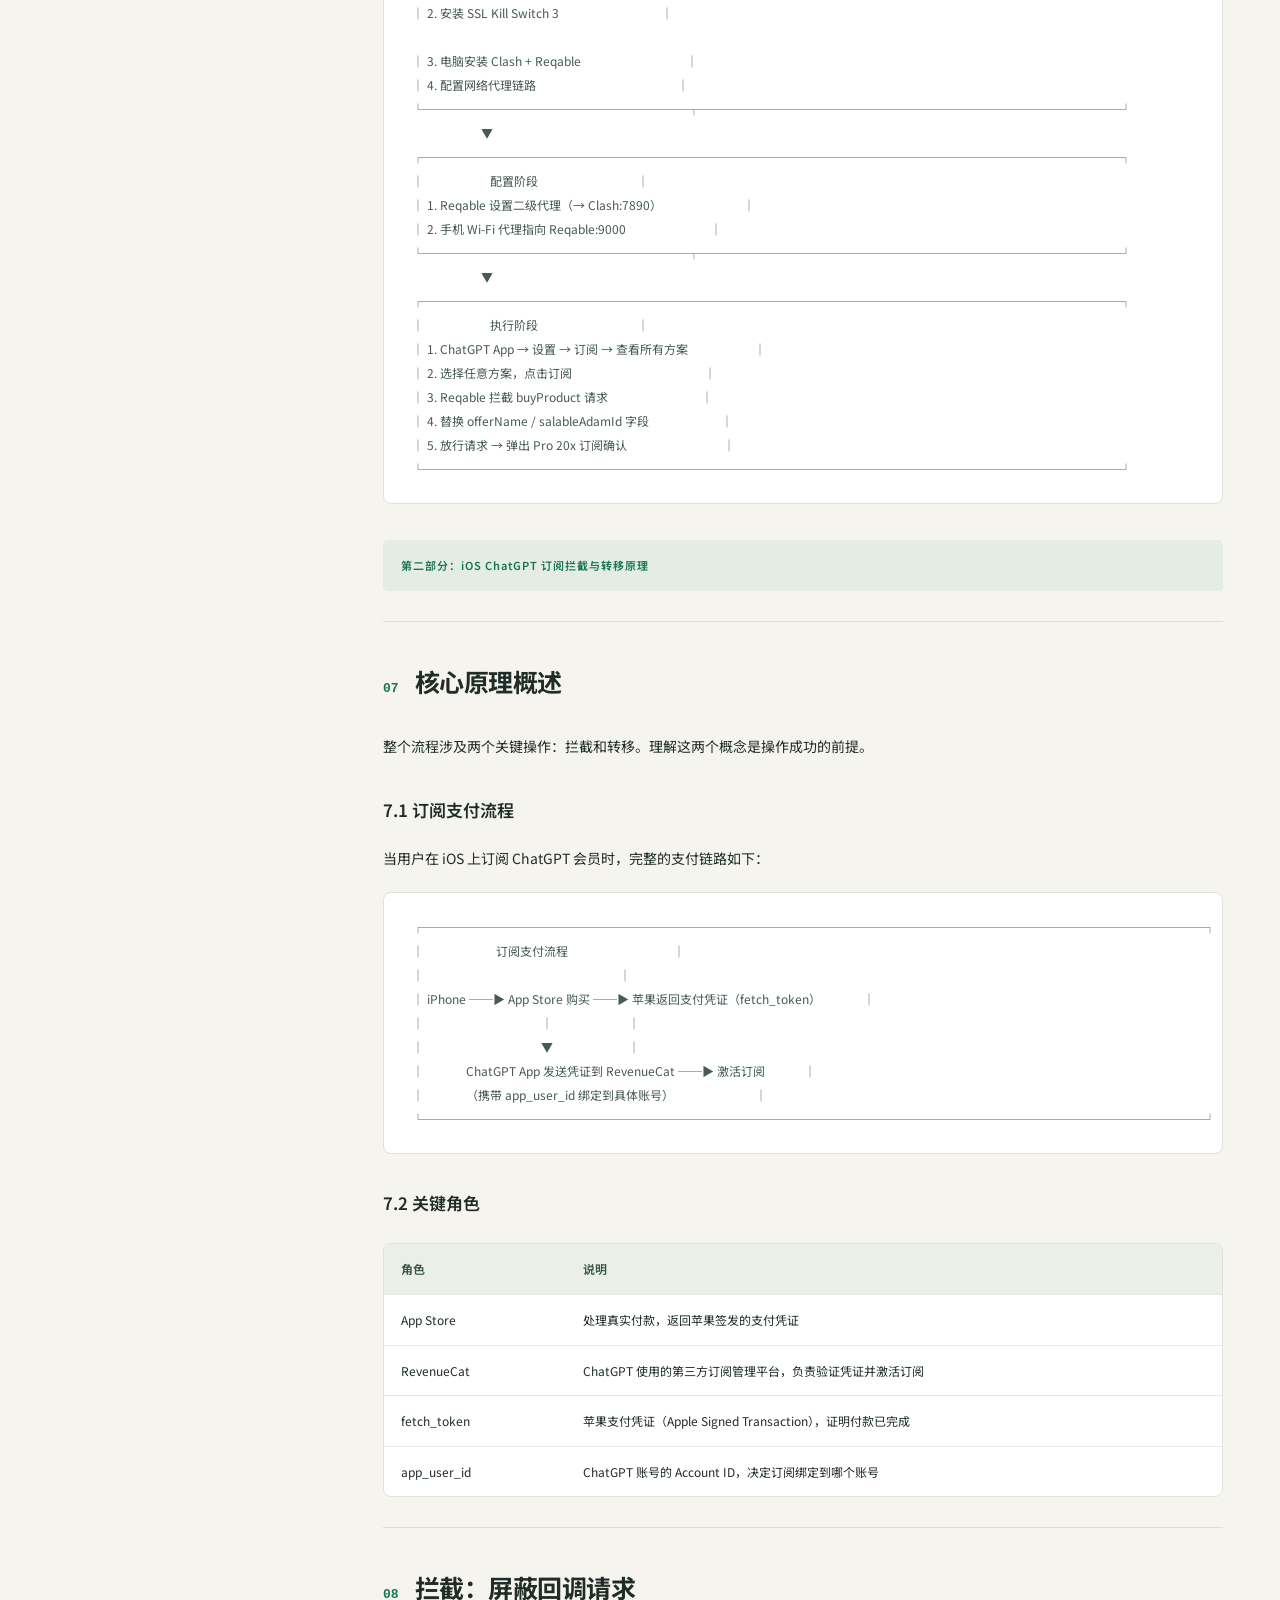
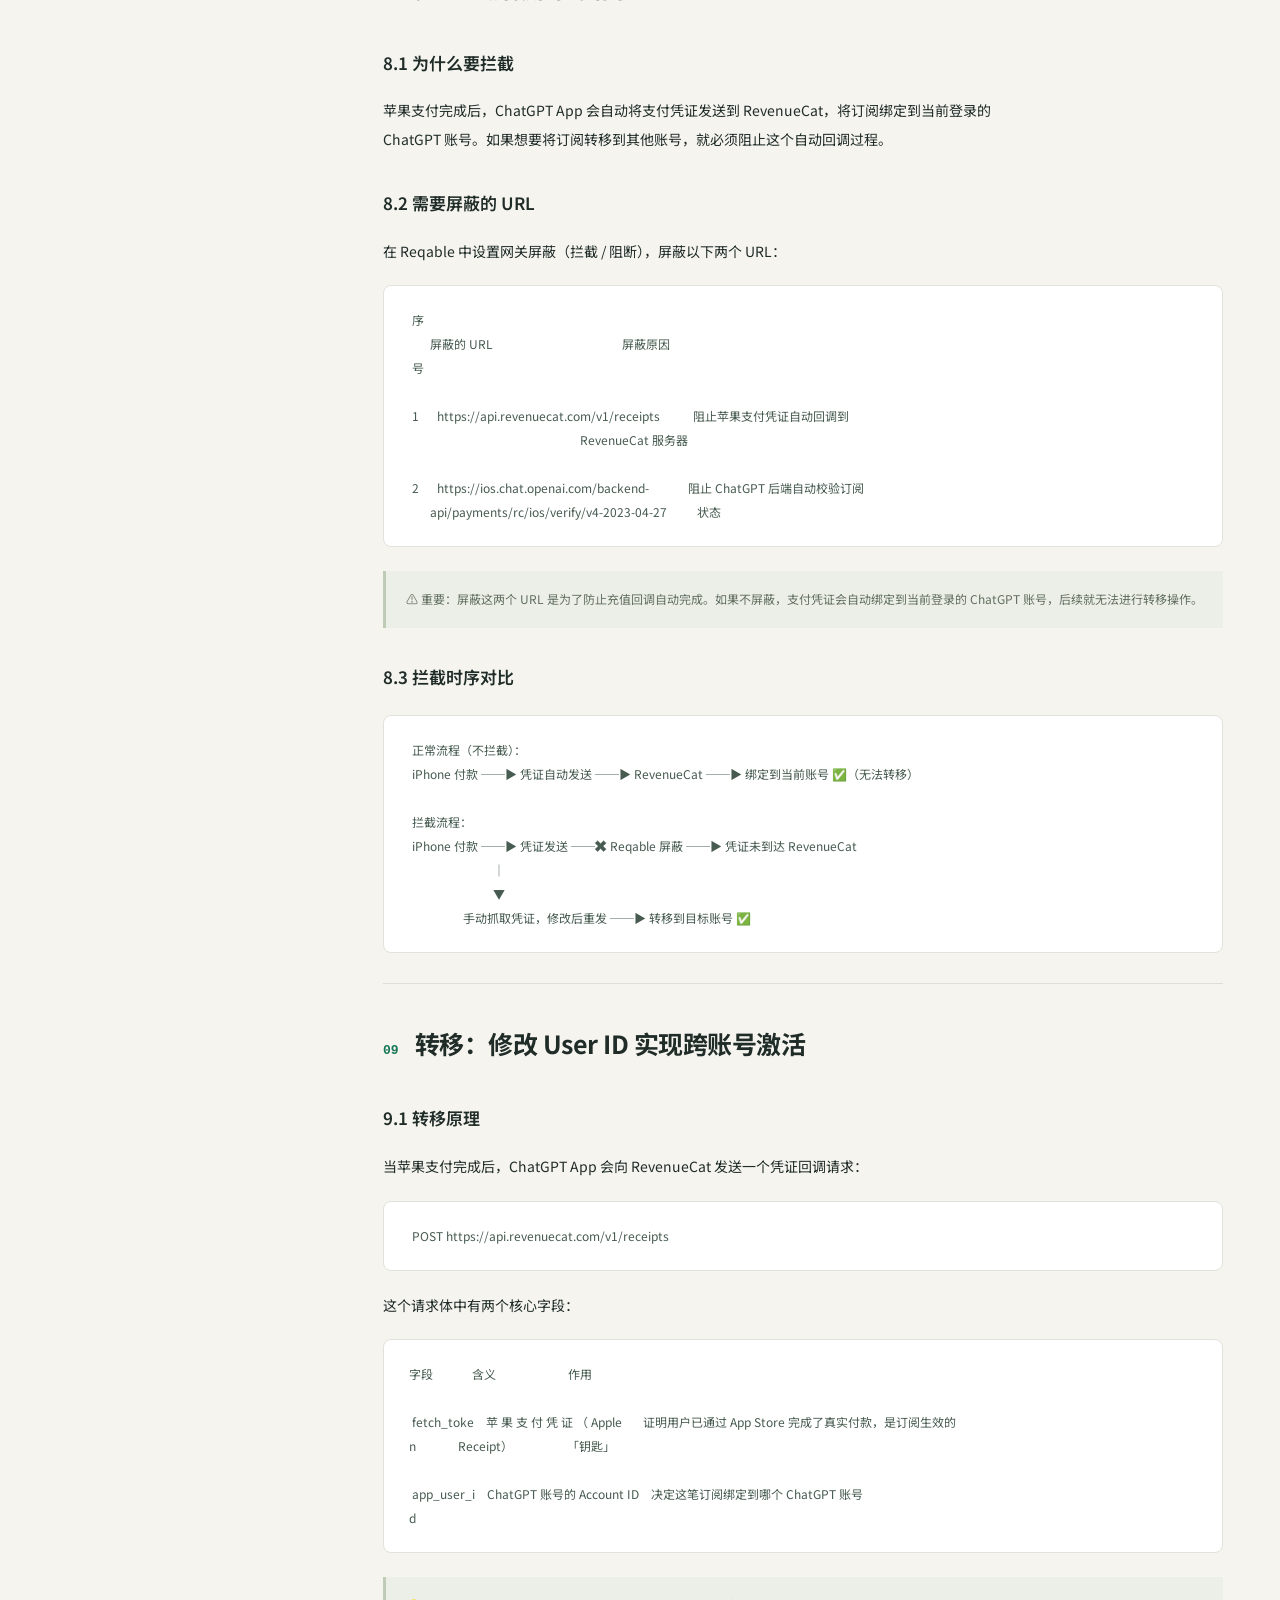
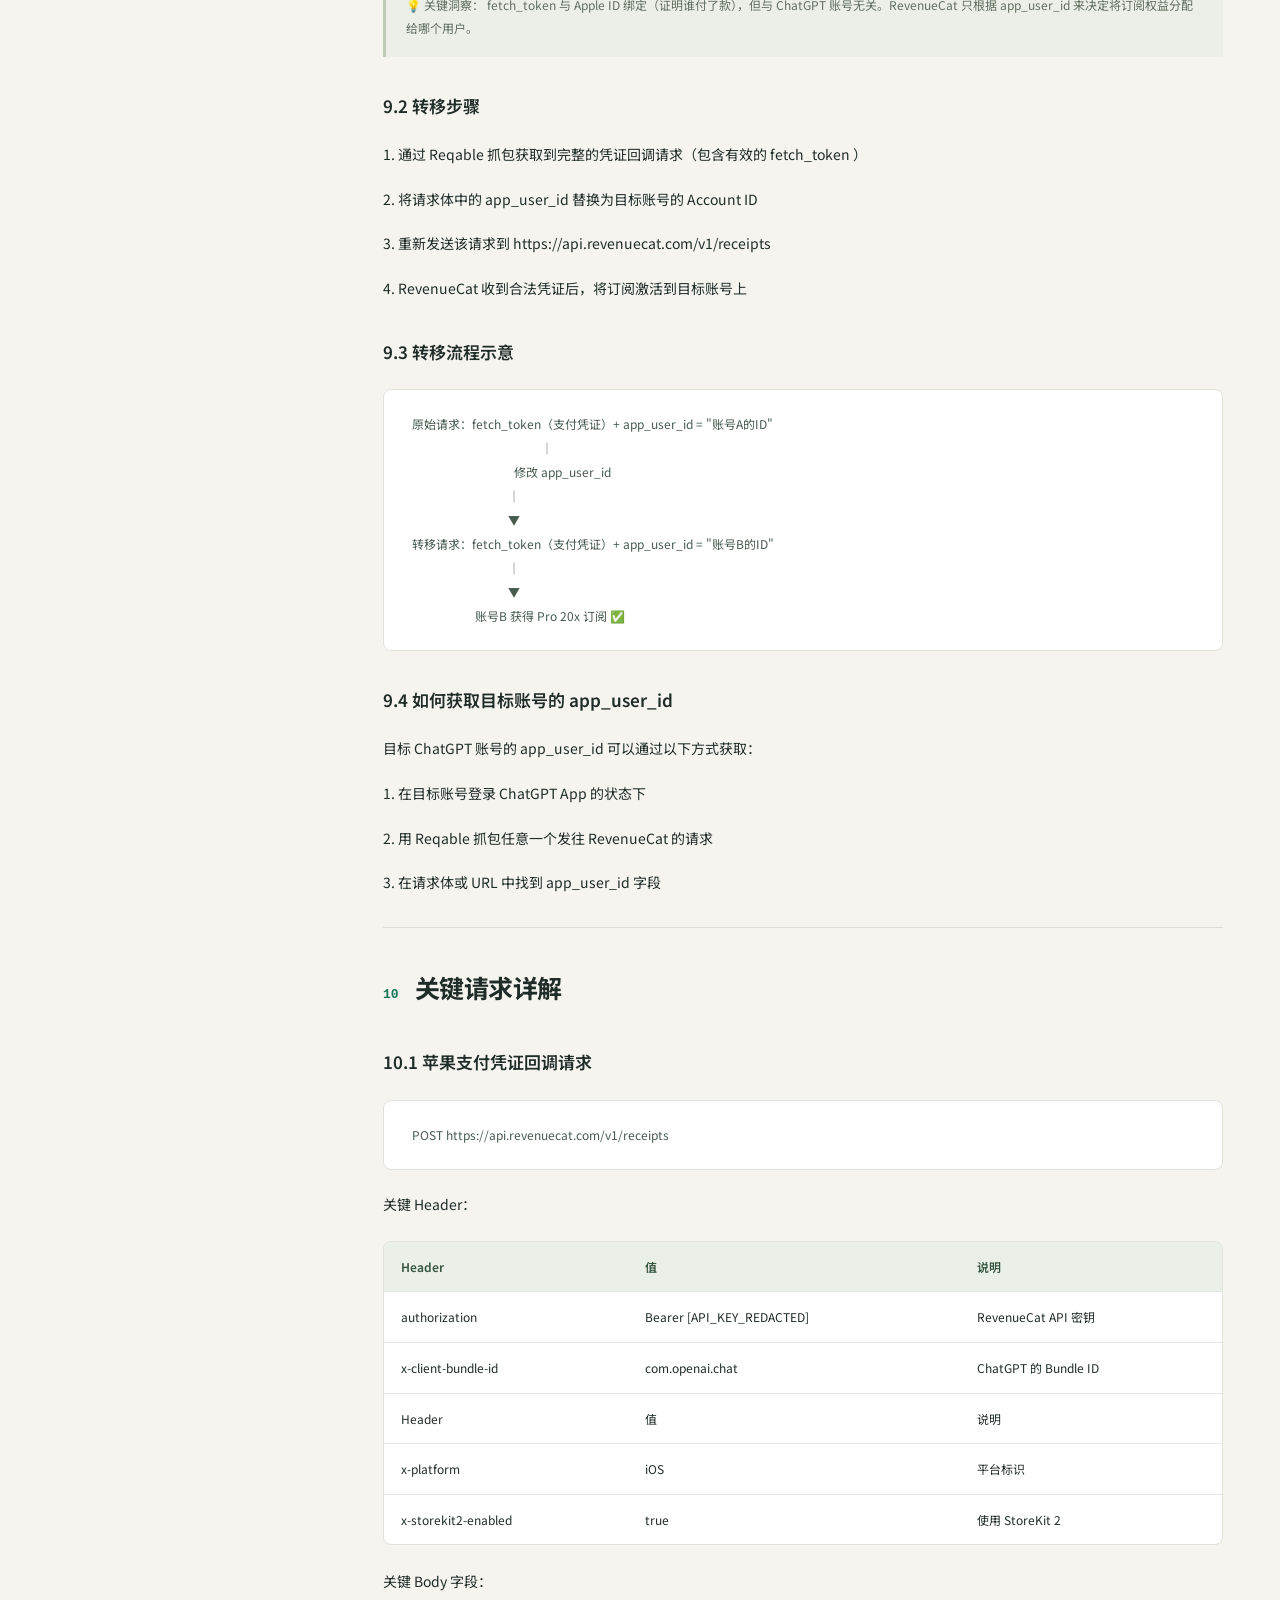
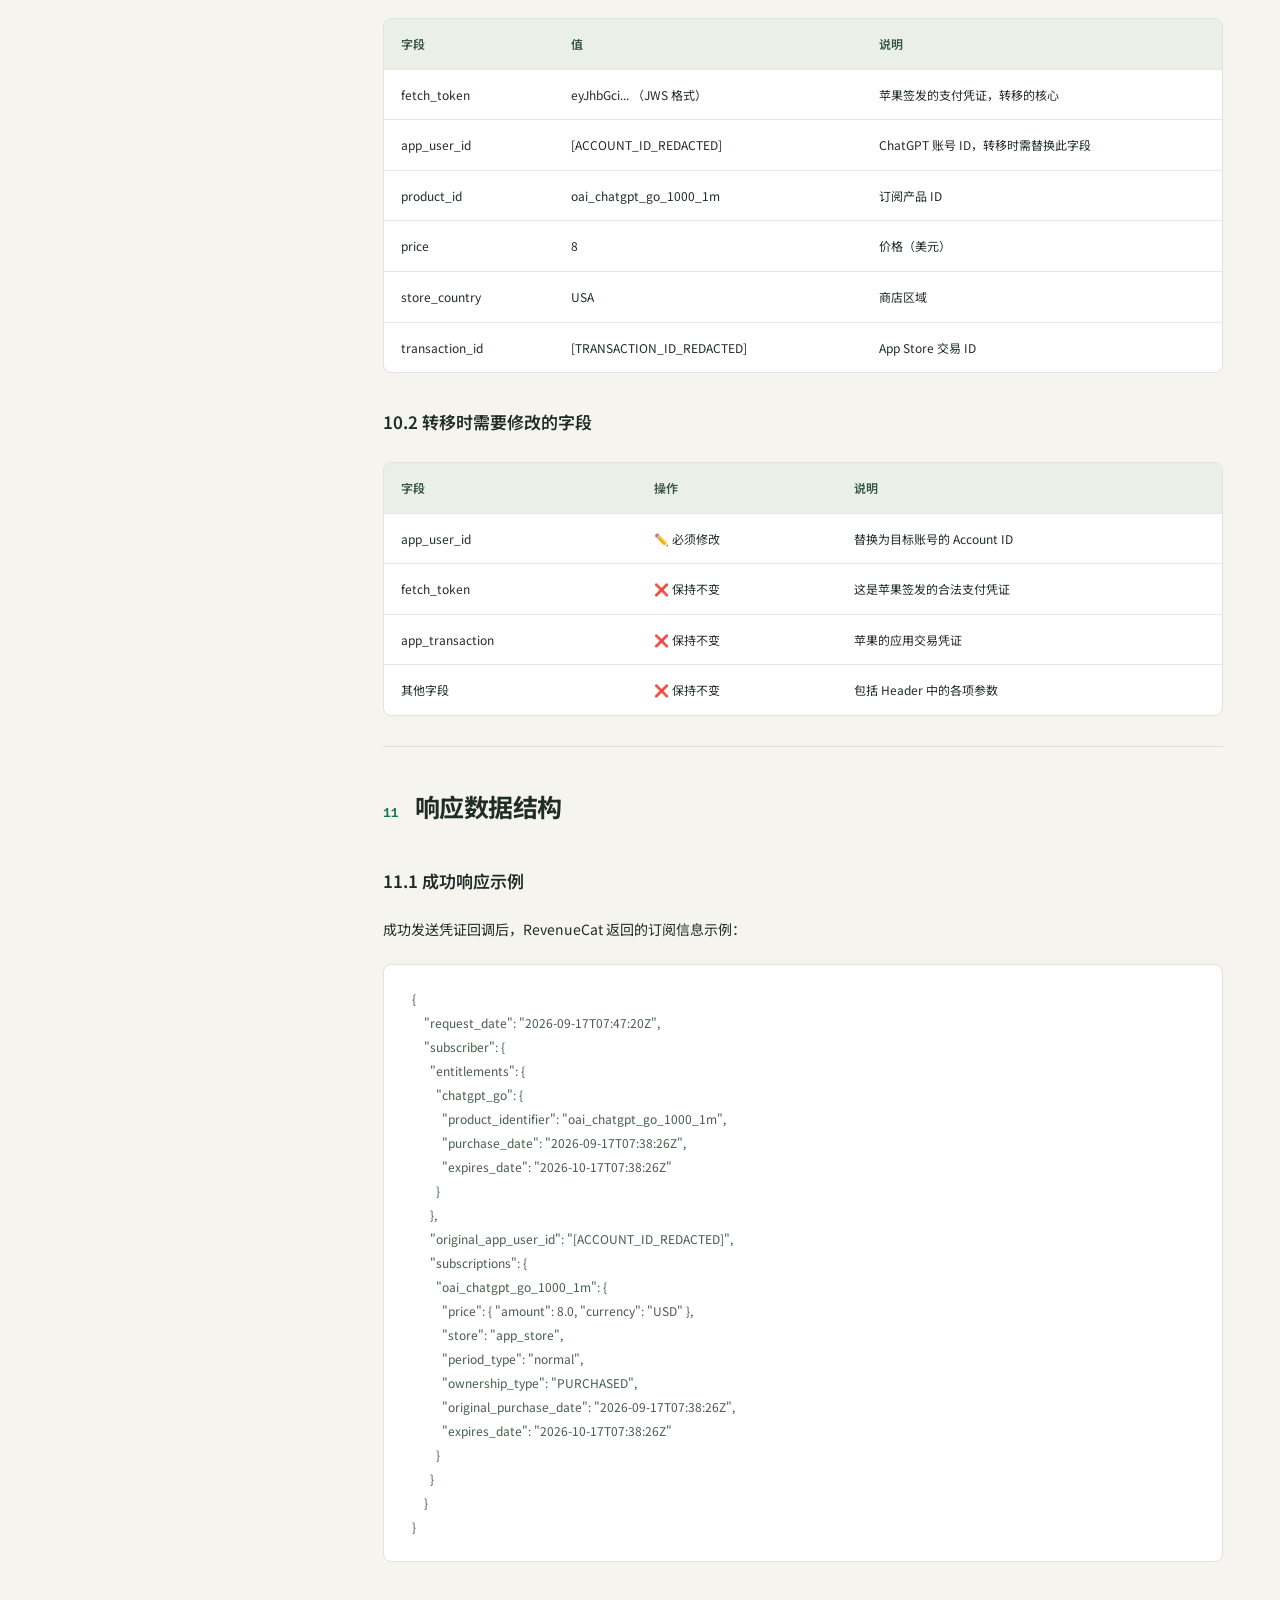
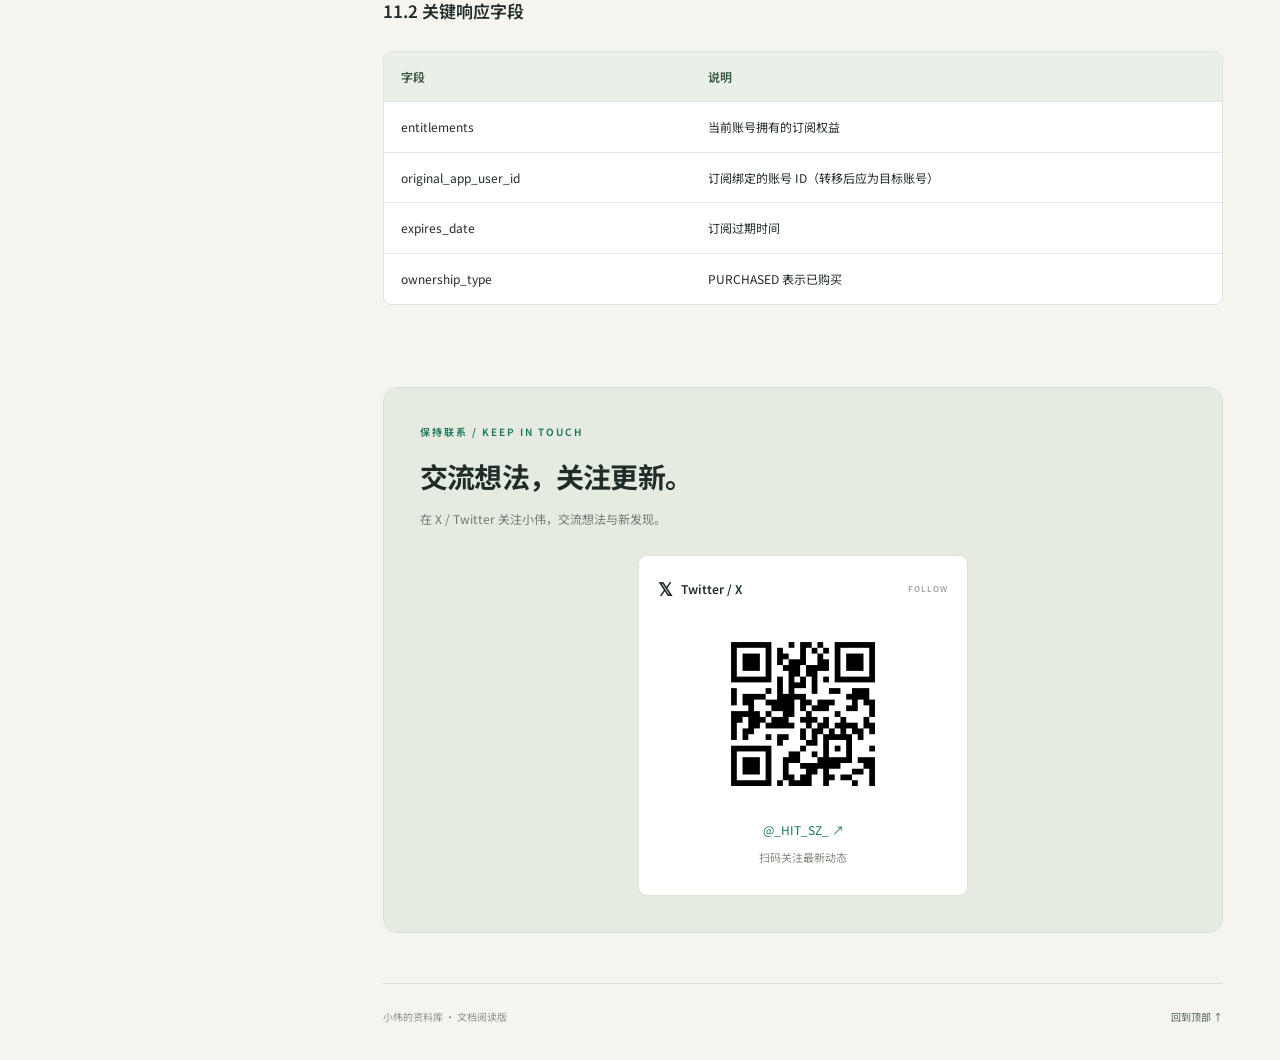
==== commit 5d5c9e19: "Add verified X profile QR and improve source table layout" ====
--- a/index.html
+++ b/index.html
@@ -9,7 +9,7 @@
 </head>
 <body>
 <div id="progress" aria-hidden="true"></div>
-<header class="topbar"><a class="brand" href="#top"><span class="brand-icon">W.</span>小伟的资料库<span class="brand-sub">阅读与分享</span></a></header>
+<header class="topbar"><a class="brand" href="#top"><span class="brand-icon">W.</span>小伟的资料库<span class="brand-sub">阅读与分享</span></a><a class="contact-link" href="#contact">联系 / 关注 <span>↗</span></a></header>
 <div class="layout" id="top">
 <aside class="sidebar"><div class="sidebar-title">本文目录 <span>CONTENTS</span></div><nav aria-label="章节目录"><a href="#section-1"><span>01</span>前置条件</a>
 <a href="#section-2"><span>02</span>网络环境配置</a>
@@ -21,7 +21,7 @@
 <a href="#section-8"><span>08</span>拦截：屏蔽回调请求</a>
 <a href="#section-9"><span>09</span>转移：修改 User ID 实现跨账号激活</a>
 <a href="#section-10"><span>10</span>关键请求详解</a>
-<a href="#section-11"><span>11</span>响应数据结构</a></nav><div class="sidebar-foot">原文日期 2026.09.17<br>网页整理 2026.09.18</div></aside>
+<a href="#section-11"><span>11</span>响应数据结构</a></nav><a class="side-contact" href="#contact">X / Twitter ↗</a><div class="sidebar-foot">原文日期 2026.09.17<br>网页整理 2026.09.18</div></aside>
 <main>
 <section class="hero"><div class="eyebrow"><span></span>技术文档 / 网页阅读版</div><h1>iOS ChatGPT<br>订阅拦截与转移分析<span class="period">.</span></h1><p class="subtitle">Pro 20x 开通机制与凭证重写技术全解</p><div class="meta"><span>原文 · 技术研究团队</span><span>11 个章节</span><span>来源 · 14 页 PDF</span></div><div class="hero-line"></div><p class="edition">本文为用户提供文档的排版转换，保留原文技术表述，未验证其有效性。示例中的密钥、账号与交易标识已隐去。</p><a class="start" href="#section-1">开始阅读 <span>↓</span></a></section>
 <details class="mobile-toc"><summary>浏览全部章节 <span>＋</span></summary><nav aria-label="移动端目录"><a href="#section-1"><span>01</span>前置条件</a>
@@ -250,7 +250,7 @@
   }</pre></div>
 <h3>11.2 关键响应字段</h3>
 <div class="table-scroll" tabindex="0"><table><thead><tr><th>字段</th><th>说明</th></tr></thead><tbody><tr><td>entitlements</td><td>当前账号拥有的订阅权益</td></tr><tr><td>original_app_user_id</td><td>订阅绑定的账号 ID（转移后应为目标账号）</td></tr><tr><td>expires_date</td><td>订阅过期时间</td></tr><tr><td>ownership_type</td><td>PURCHASED 表示已购买</td></tr></tbody></table></div></article>
-
+<section class="contact" id="contact"><div class="eyebrow">保持联系 / KEEP IN TOUCH</div><h2>交流想法，关注更新。</h2><p>在 X / Twitter 关注小伟，交流想法与新发现。</p><div class="qr-grid"><div class="qr-card"><div class="qr-label"><span class="x-mark">𝕏</span>Twitter / X<span>FOLLOW</span></div><img src="assets/twitter.png" alt="小伟 X / Twitter 主页二维码" width="240" height="240" loading="lazy"><a href="https://x.com/_HIT_SZ_" target="_blank" rel="noopener noreferrer">@_HIT_SZ_ ↗</a><p>扫码关注最新动态</p></div></div></section>
 <footer><span>小伟的资料库 · 文档阅读版</span><a href="#top">回到顶部 ↑</a></footer>
 </main></div>
 <script src="script.js"></script>
--- a/style.css
+++ b/style.css
@@ -6,3 +6,4 @@
 @media(max-width:700px){.topbar{height:64px;padding:0 20px}.brand{font-size:13px;gap:9px}.brand-icon{width:29px;height:29px;font-size:18px}.contact-link{font-size:11px}.contact-link span{margin-left:8px}.layout{display:block;padding:0 22px}.sidebar{display:none}.hero{padding:45px 0 30px}h1{font-size:33px;letter-spacing:-1.4px;margin-top:22px}.subtitle{font-size:14px}.meta{font-size:9px;gap:11px}.edition{font-size:11px}.mobile-toc{display:block;border:1px solid var(--line);border-radius:8px;padding:14px 16px;margin-bottom:27px}summary{cursor:pointer;font-size:12px;list-style:none}summary span{float:right}summary::-webkit-details-marker{display:none}.mobile-toc nav{padding-top:13px}article{font-size:14px}article h2{font-size:22px;gap:12px;margin-top:25px}article h3{font-size:16px}.source-block pre{font-size:11px;padding:16px}.note{padding:15px;font-size:11px}.contact{padding:24px 18px}.contact h2{font-size:24px}.qr-grid{grid-template-columns:1fr;gap:15px}.qr-card{padding:20px}.qr-card img{height:auto;max-height:240px;max-width:240px}.qr-placeholder{height:220px}.qr-label{font-size:13px}footer{font-size:9px}.part{font-size:10px;letter-spacing:0}}
 @media(prefers-reduced-motion:reduce){:root{scroll-behavior:auto}*{transition:none!important}}
 @media print{.topbar,.sidebar,.mobile-toc,.start,#progress{display:none}.layout{display:block;padding:0}body{background:white}.hero{padding-top:0}.source-block{overflow:visible}.source-block pre{white-space:pre-wrap;overflow-wrap:anywhere}.contact{break-inside:avoid}h2,h3,h4{break-after:avoid}a{color:inherit}.qr-grid{grid-template-columns:1fr 1fr}}
+.table-scroll{overflow:auto;border:1px solid #dfe3da;border-radius:8px;background:#fff;margin:22px 0}.table-scroll:focus-visible{outline:3px solid var(--accent);outline-offset:4px}table{border-collapse:collapse;width:100%;font-size:12px;line-height:1.8;text-align:left}th{background:#eaf0e7;color:#36553f;font-weight:600}th,td{padding:14px 17px;border-bottom:1px solid #e6e9e1;vertical-align:top}td{min-width:100px}tr:last-child td{border-bottom:0}.qr-card:only-child{grid-column:1/-1;max-width:330px;width:100%;margin:auto}
